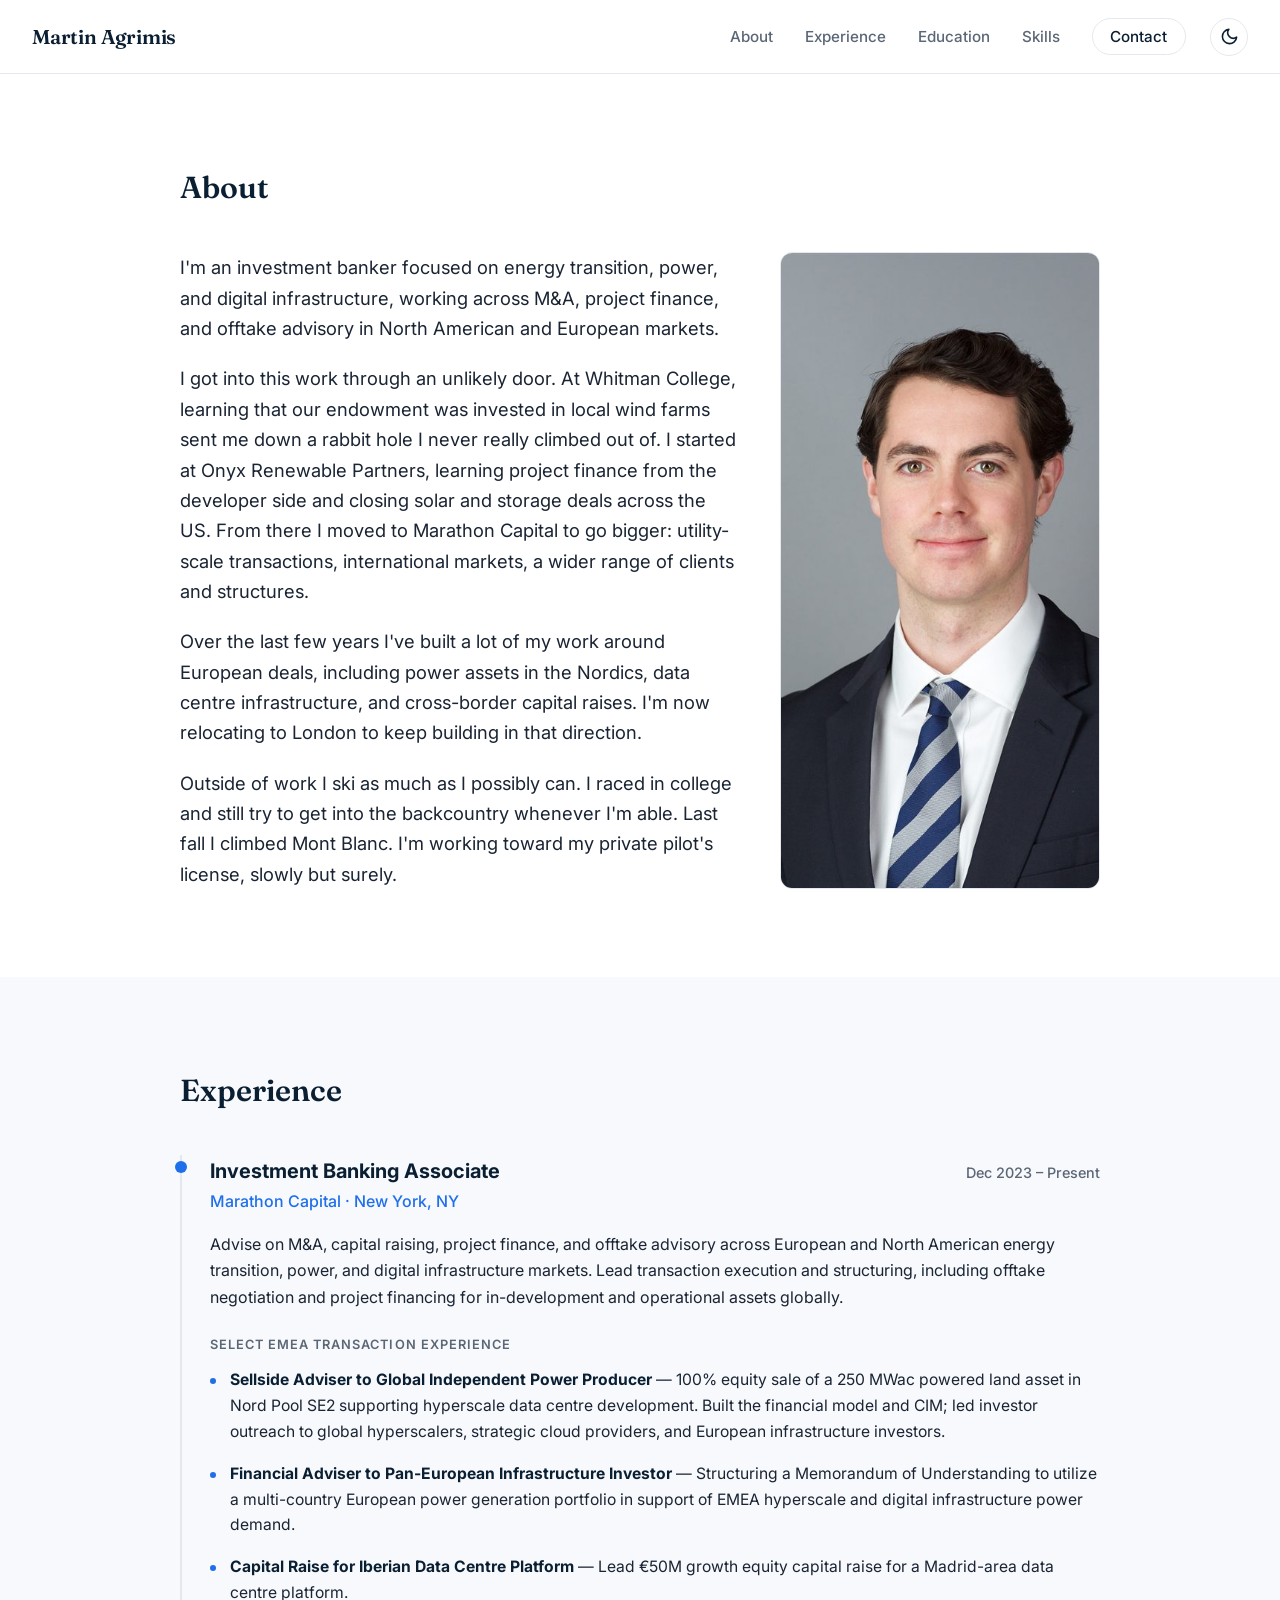
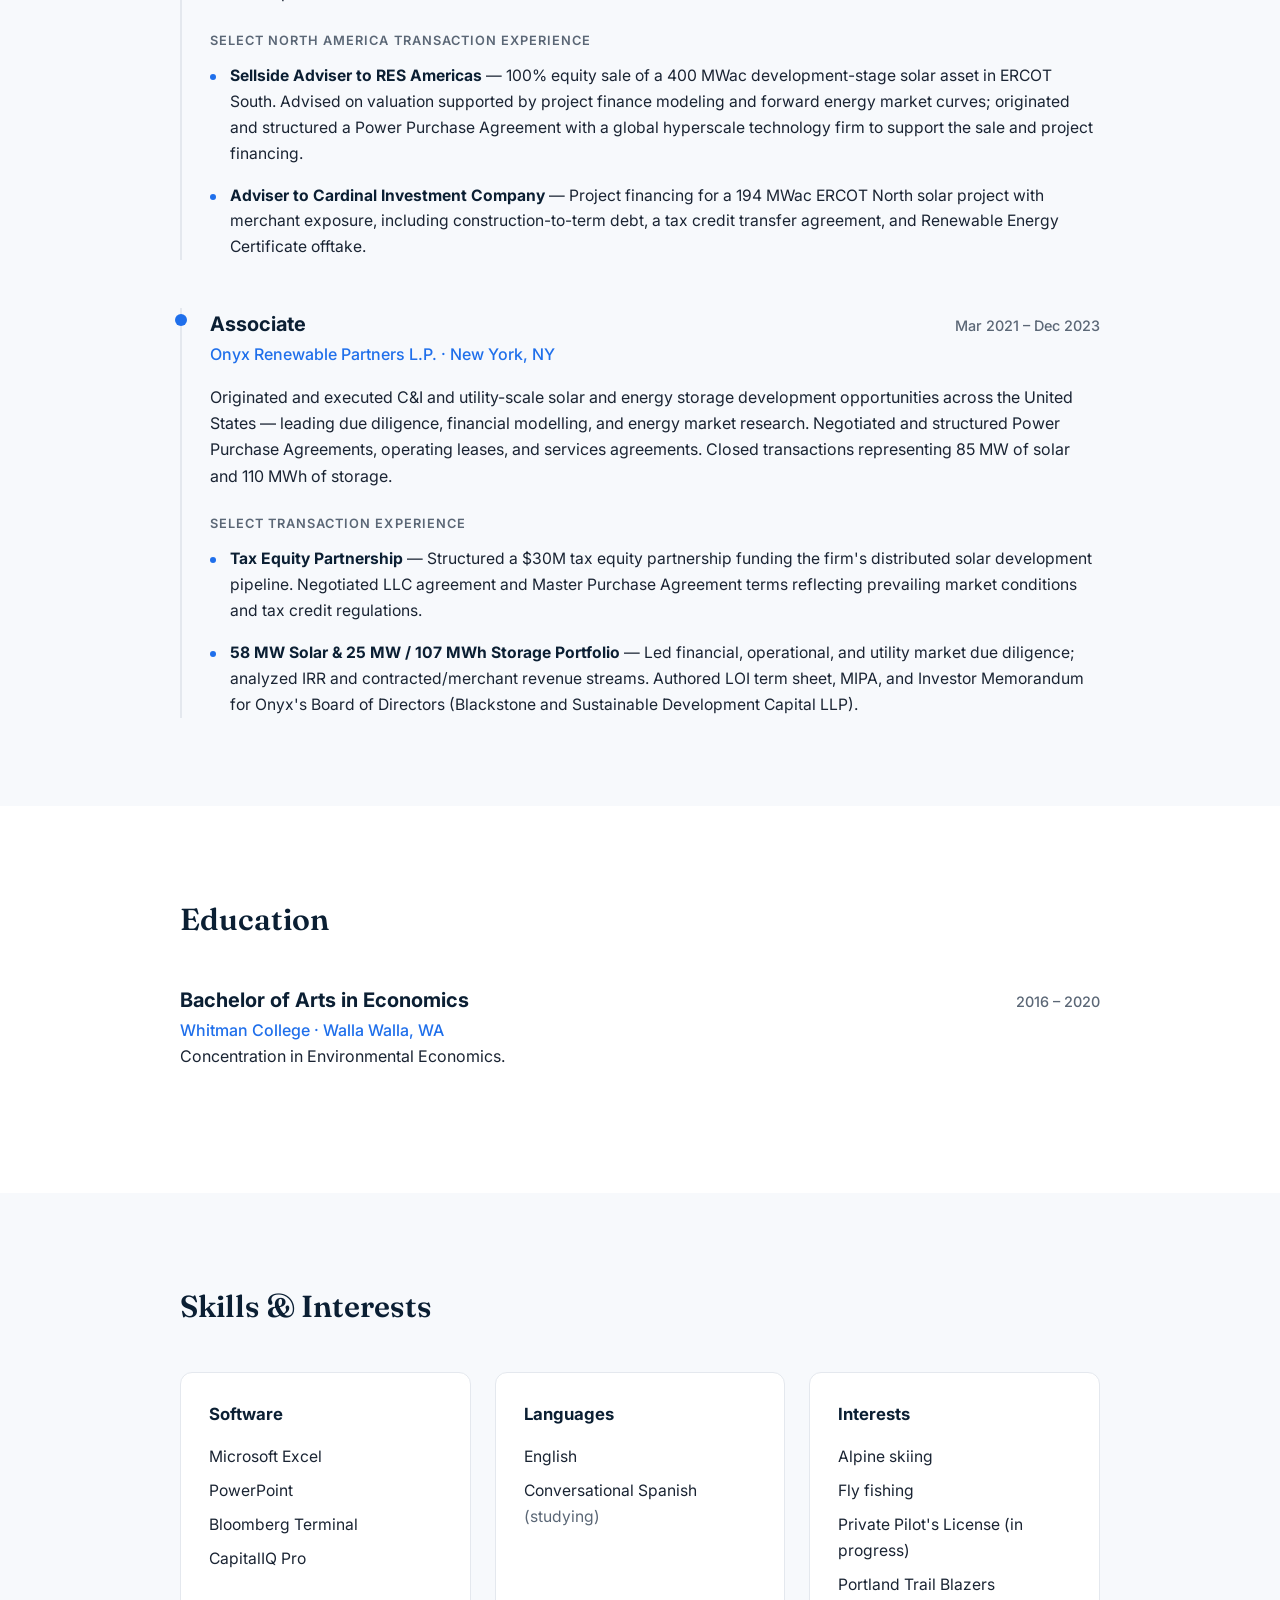
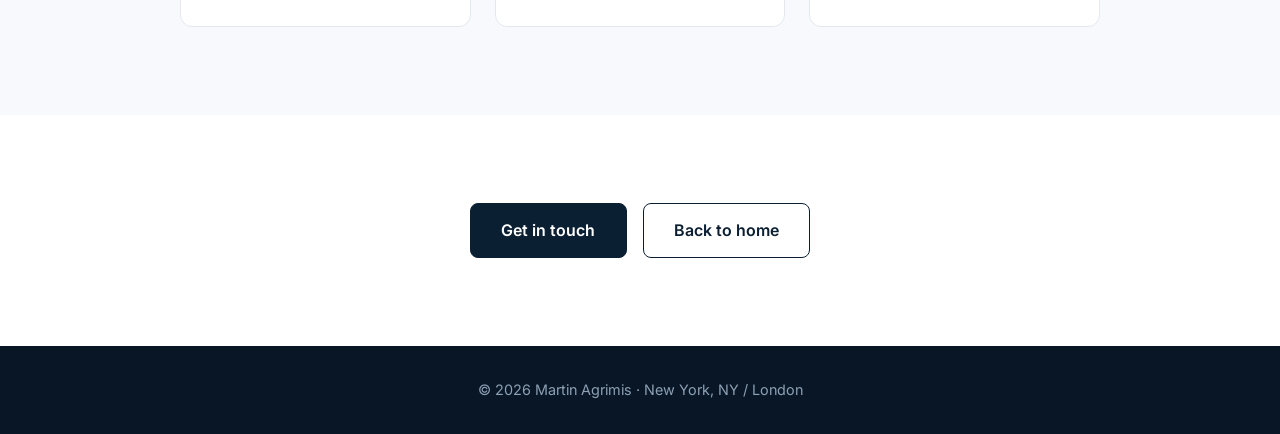
==== about.html @ 20f70086 "Rewrite About section with personal narrative copy Co-Authored-By: Claude Sonnet 4.6 <noreply@anthro" ====
<!DOCTYPE html>
<html lang="en">
<head>
  <meta charset="UTF-8" />
  <meta name="viewport" content="width=device-width, initial-scale=1.0" />
  <meta name="theme-color" content="#ffffff" id="theme-color-meta" />
  <title>Martin Agrimis</title>
  <link rel="icon" href="data:image/svg+xml,<svg xmlns='http://www.w3.org/2000/svg' viewBox='0 0 100 100'><text y='.9em' font-size='90'>⚡</text></svg>" />
  <meta name="description" content="Experience, transactions, education, and skills of Martin Agrimis — investment banker covering energy, power, and digital infrastructure." />

  <!-- Open Graph / social link previews (iMessage, Slack, LinkedIn, etc.) -->
  <meta property="og:type" content="profile" />
  <meta property="og:site_name" content="Martin Agrimis" />
  <meta property="og:title" content="Martin Agrimis — Experience" />
  <meta property="og:description" content="Experience, transactions, education, and skills — investment banker covering energy, power, and digital infrastructure." />
  <meta property="og:url" content="https://martinagrimis.com/about" />
  <meta property="og:image" content="https://martinagrimis.com/og-image.jpg" />
  <meta property="og:image:width" content="1200" />
  <meta property="og:image:height" content="630" />
  <meta property="og:image:alt" content="Martin Agrimis — Energy & Infrastructure Finance" />
  <meta name="twitter:card" content="summary_large_image" />
  <meta name="twitter:title" content="Martin Agrimis — Experience" />
  <meta name="twitter:description" content="Investment banker — energy, power & digital infrastructure." />
  <meta name="twitter:image" content="https://martinagrimis.com/og-image.jpg" />
  <link rel="preconnect" href="https://fonts.googleapis.com" />
  <link rel="preconnect" href="https://fonts.gstatic.com" crossorigin />
  <link href="https://fonts.googleapis.com/css2?family=Fraunces:opsz,wght@9..144,500;9..144,600&family=Inter:wght@400;500;600;700&display=swap" rel="stylesheet" />
  <link rel="stylesheet" href="styles.css" />
  <script>
    // Set theme before paint to avoid a flash of the wrong theme
    (function () {
      var saved = localStorage.getItem("theme");
      var theme = saved || (window.matchMedia("(prefers-color-scheme: dark)").matches ? "dark" : "light");
      document.documentElement.setAttribute("data-theme", theme);
      var m = document.getElementById("theme-color-meta");
      if (m) m.setAttribute("content", theme === "dark" ? "#0d1117" : "#ffffff");
    })();
  </script>
</head>
<body>
  <header>
    <nav class="navbar">
      <a href="index.html" class="nav-logo">Martin Agrimis</a>
      <div class="nav-right">
        <ul class="nav-links" id="nav-links">
          <li><a href="#about">About</a></li>
          <li><a href="#experience">Experience</a></li>
          <li><a href="#education">Education</a></li>
          <li><a href="#skills">Skills</a></li>
          <li><a href="index.html#contact" class="nav-cta">Contact</a></li>
        </ul>
        <button class="theme-toggle" id="theme-toggle" aria-label="Toggle dark mode">
          <svg class="icon-moon" viewBox="0 0 24 24" fill="none" stroke="currentColor" stroke-width="2" stroke-linecap="round" stroke-linejoin="round" aria-hidden="true">
            <path d="M21 12.79A9 9 0 1 1 11.21 3 7 7 0 0 0 21 12.79z" />
          </svg>
          <svg class="icon-sun" viewBox="0 0 24 24" fill="none" stroke="currentColor" stroke-width="2" stroke-linecap="round" stroke-linejoin="round" aria-hidden="true">
            <circle cx="12" cy="12" r="4" />
            <path d="M12 2v2M12 20v2M4.93 4.93l1.41 1.41M17.66 17.66l1.41 1.41M2 12h2M20 12h2M6.34 17.66l-1.41 1.41M19.07 4.93l-1.41 1.41" />
          </svg>
        </button>
        <button class="nav-toggle" id="nav-toggle" aria-label="Toggle navigation" aria-expanded="false">
          <span></span><span></span><span></span>
        </button>
      </div>
    </nav>
  </header>

  <main id="top">
    <!-- About -->
    <section id="about" class="section">
      <div class="section-inner">
        <h2 class="section-title">About</h2>
        <div class="about-grid">
          <div class="about-text">
            <p>
              I'm an investment banker focused on energy transition, power, and digital infrastructure, working
              across M&amp;A, project finance, and offtake advisory in North American and European markets.
            </p>
            <p>
              I got into this work through an unlikely door. At Whitman College, learning that our endowment was
              invested in local wind farms sent me down a rabbit hole I never really climbed out of. I started at
              Onyx Renewable Partners, learning project finance from the developer side and closing solar and
              storage deals across the US. From there I moved to Marathon Capital to go bigger: utility-scale
              transactions, international markets, a wider range of clients and structures.
            </p>
            <p>
              Over the last few years I've built a lot of my work around European deals, including power assets
              in the Nordics, data centre infrastructure, and cross-border capital raises. I'm now relocating to
              London to keep building in that direction.
            </p>
            <p>
              Outside of work I ski as much as I possibly can. I raced in college and still try to get into the
              backcountry whenever I'm able. Last fall I climbed Mont Blanc. I'm working toward my private
              pilot's license, slowly but surely.
            </p>
          </div>
          <!--
            High-res master (Dec 2023 Headshot.jpg, 5760px) is optimized on the fly by
            Cloudflare Image Transformations (format=auto -> AVIF/WebP, per-width resize).
            Requires Transformations enabled on the custom domain; otherwise onerror falls
            back to the static 60 KB headshot.jpg (also used for local preview / pages.dev).
            The frame div handles equal-height layout; the img fills it via object-fit.
          -->
          <div class="about-photo-frame">
            <img
              class="about-photo"
              alt="Martin Agrimis"
              width="1280" height="853"
              src="headshot.jpg"
              srcset="/cdn-cgi/image/width=640,format=auto,quality=82/Dec%202023%20Headshot.jpg 640w,
                      /cdn-cgi/image/width=960,format=auto,quality=82/Dec%202023%20Headshot.jpg 960w,
                      /cdn-cgi/image/width=1280,format=auto,quality=82/Dec%202023%20Headshot.jpg 1280w,
                      /cdn-cgi/image/width=1600,format=auto,quality=82/Dec%202023%20Headshot.jpg 1600w"
              sizes="(max-width: 720px) 100vw, 360px"
              onerror="this.onerror=null; this.srcset=''; this.src='headshot.jpg';"
            />
          </div>
        </div>
      </div>
    </section>

    <!-- Experience -->
    <section id="experience" class="section section-alt">
      <div class="section-inner">
        <h2 class="section-title">Experience</h2>

        <div class="timeline">
          <!-- Marathon Capital -->
          <article class="job">
            <div class="job-head">
              <div>
                <h3 class="job-title">Investment Banking Associate</h3>
                <p class="job-company">Marathon Capital · New York, NY</p>
              </div>
              <span class="job-dates">Dec 2023 – Present</span>
            </div>
            <p class="job-summary">
              Advise on M&amp;A, capital raising, project finance, and offtake advisory across European and
              North American energy transition, power, and digital infrastructure markets. Lead transaction
              execution and structuring, including offtake negotiation and project financing for in-development
              and operational assets globally.
            </p>

            <p class="deal-group-label">Select EMEA Transaction Experience</p>
            <ul class="deals">
              <li>
                <strong>Sellside Adviser to Global Independent Power Producer</strong> — 100% equity sale of a
                250 MWac powered land asset in Nord Pool SE2 supporting hyperscale data centre development.
                Built the financial model and CIM; led investor outreach to global hyperscalers, strategic
                cloud providers, and European infrastructure investors.
              </li>
              <li>
                <strong>Financial Adviser to Pan-European Infrastructure Investor</strong> — Structuring a
                Memorandum of Understanding to utilize a multi-country European power generation portfolio in
                support of EMEA hyperscale and digital infrastructure power demand.
              </li>
              <li>
                <strong>Capital Raise for Iberian Data Centre Platform</strong> — Lead €50M growth equity
                capital raise for a Madrid-area data centre platform.
              </li>
            </ul>

            <p class="deal-group-label">Select North America Transaction Experience</p>
            <ul class="deals">
              <li>
                <strong>Sellside Adviser to RES Americas</strong> — 100% equity sale of a 400 MWac
                development-stage solar asset in ERCOT South. Advised on valuation supported by project finance
                modeling and forward energy market curves; originated and structured a Power Purchase Agreement
                with a global hyperscale technology firm to support the sale and project financing.
              </li>
              <li>
                <strong>Adviser to Cardinal Investment Company</strong> — Project financing for a 194 MWac
                ERCOT North solar project with merchant exposure, including construction-to-term debt, a tax
                credit transfer agreement, and Renewable Energy Certificate offtake.
              </li>
            </ul>
          </article>

          <!-- Onyx -->
          <article class="job">
            <div class="job-head">
              <div>
                <h3 class="job-title">Associate</h3>
                <p class="job-company">Onyx Renewable Partners L.P. · New York, NY</p>
              </div>
              <span class="job-dates">Mar 2021 – Dec 2023</span>
            </div>
            <p class="job-summary">
              Originated and executed C&amp;I and utility-scale solar and energy storage development
              opportunities across the United States — leading due diligence, financial modelling, and energy
              market research. Negotiated and structured Power Purchase Agreements, operating leases, and
              services agreements. Closed transactions representing 85 MW of solar and 110 MWh of storage.
            </p>

            <p class="deal-group-label">Select Transaction Experience</p>
            <ul class="deals">
              <li>
                <strong>Tax Equity Partnership</strong> — Structured a $30M tax equity partnership funding the
                firm's distributed solar development pipeline. Negotiated LLC agreement and Master Purchase
                Agreement terms reflecting prevailing market conditions and tax credit regulations.
              </li>
              <li>
                <strong>58 MW Solar &amp; 25 MW / 107 MWh Storage Portfolio</strong> — Led financial,
                operational, and utility market due diligence; analyzed IRR and contracted/merchant revenue
                streams. Authored LOI term sheet, MIPA, and Investor Memorandum for Onyx's Board of Directors
                (Blackstone and Sustainable Development Capital LLP).
              </li>
            </ul>
          </article>
        </div>
      </div>
    </section>

    <!-- Education -->
    <section id="education" class="section">
      <div class="section-inner">
        <h2 class="section-title">Education</h2>
        <div class="job-head">
          <div>
            <h3 class="job-title">Bachelor of Arts in Economics</h3>
            <p class="job-company">Whitman College · Walla Walla, WA</p>
            <p class="job-summary">Concentration in Environmental Economics.</p>
          </div>
          <span class="job-dates">2016 – 2020</span>
        </div>
      </div>
    </section>

    <!-- Skills -->
    <section id="skills" class="section section-alt">
      <div class="section-inner">
        <h2 class="section-title">Skills &amp; Interests</h2>
        <div class="skills-grid">
          <div class="skill-card">
            <h3>Software</h3>
            <ul>
              <li>Microsoft Excel</li>
              <li>PowerPoint</li>
              <li>Bloomberg Terminal</li>
              <li>CapitalIQ Pro</li>
            </ul>
          </div>
          <div class="skill-card">
            <h3>Languages</h3>
            <ul>
              <li>English</li>
              <li>Conversational Spanish <span class="muted">(studying)</span></li>
            </ul>
          </div>
          <div class="skill-card">
            <h3>Interests</h3>
            <ul>
              <li>Alpine skiing</li>
              <li>Fly fishing</li>
              <li>Private Pilot's License (in progress)</li>
              <li>Portland Trail Blazers</li>
            </ul>
          </div>
        </div>
      </div>
    </section>

    <!-- Back to home / contact -->
    <section class="section section-back">
      <div class="section-inner">
        <a href="index.html#contact" class="btn">Get in touch</a>
        <a href="index.html" class="btn btn-secondary">Back to home</a>
      </div>
    </section>
  </main>

  <footer class="footer">
    <p>&copy; <span id="year"></span> Martin Agrimis · New York, NY / London</p>
  </footer>

  <script src="script.js"></script>
</body>
</html>
---- styles.css ----
/* ===== Base / Reset ===== */
* {
  margin: 0;
  padding: 0;
  box-sizing: border-box;
}

:root {
  --navy: #0b1f33;
  --navy-deep: #081626;
  --accent: #1f6feb;
  --accent-soft: #e8f0fe;
  --text: #1a2433;
  --muted: #5b6776;
  --line: #e4e8ee;
  --bg: #ffffff;
  --bg-alt: #f7f9fc;
  --max: 920px;
}

/* ===== Dark theme ===== */
[data-theme="dark"] {
  --accent: #4d8cf0;
  --accent-soft: #16243d;
  --text: #e6ebf2;
  --muted: #9aa7b8;
  --line: #243447;
  --bg: #0d1117;
  --bg-alt: #131a24;
  /* --navy drives headings/logo/buttons — go light in dark mode */
  --navy: #f1f5fa;
  --navy-deep: #060c14;
}

html {
  scroll-behavior: smooth;
  background-color: var(--bg);
}

body {
  transition: background-color 0.3s ease, color 0.3s ease;
}

body {
  font-family: "Inter", -apple-system, BlinkMacSystemFont, "Segoe UI", Roboto, sans-serif;
  color: var(--text);
  background-color: var(--bg);
  line-height: 1.65;
  -webkit-font-smoothing: antialiased;
}

a {
  text-decoration: none;
  color: inherit;
}

.muted {
  color: var(--muted);
  font-weight: 400;
}

/* ===== Navbar ===== */
.navbar {
  position: sticky;
  top: 0;
  z-index: 50;
  display: flex;
  align-items: center;
  justify-content: space-between;
  padding: 1.1rem 2rem;
  background-color: rgba(255, 255, 255, 0.85);
  backdrop-filter: blur(10px);
  border-bottom: 1px solid var(--line);
}

.nav-logo {
  font-family: "Fraunces", serif;
  font-size: 1.25rem;
  font-weight: 600;
  letter-spacing: -0.01em;
  color: var(--navy);
}

.nav-links {
  display: flex;
  align-items: center;
  gap: 2rem;
  list-style: none;
}

.nav-links a {
  font-size: 0.95rem;
  font-weight: 500;
  color: var(--muted);
  transition: color 0.2s ease;
}

.nav-links a:hover {
  color: var(--accent);
}

.nav-cta {
  padding: 0.5rem 1.1rem;
  border: 1px solid var(--line);
  border-radius: 999px;
  color: var(--navy) !important;
  transition: all 0.2s ease;
}

.nav-cta:hover {
  background-color: var(--navy);
  color: #fff !important;
  border-color: var(--navy);
}

.nav-toggle {
  display: none;
  flex-direction: column;
  gap: 5px;
  background: none;
  border: none;
  cursor: pointer;
  padding: 4px;
}

.nav-toggle span {
  display: block;
  width: 24px;
  height: 2px;
  background-color: var(--navy);
  transition: transform 0.25s ease, opacity 0.25s ease;
}

.nav-right {
  display: flex;
  align-items: center;
  gap: 1.5rem;
}

/* ===== Theme toggle ===== */
.theme-toggle {
  display: inline-flex;
  align-items: center;
  justify-content: center;
  width: 38px;
  height: 38px;
  border: 1px solid var(--line);
  border-radius: 999px;
  background-color: transparent;
  color: var(--navy);
  cursor: pointer;
  transition: background-color 0.2s ease, color 0.2s ease, border-color 0.2s ease;
}

.theme-toggle:hover {
  background-color: var(--accent-soft);
  border-color: var(--accent);
  color: var(--accent);
}

.theme-toggle svg {
  width: 19px;
  height: 19px;
}

.theme-toggle .icon-sun {
  display: none;
}

[data-theme="dark"] .theme-toggle .icon-moon {
  display: none;
}

[data-theme="dark"] .theme-toggle .icon-sun {
  display: block;
}

/* Dark-mode overrides where --navy would otherwise be a light value */
[data-theme="dark"] .navbar {
  background-color: rgba(13, 17, 23, 0.85);
}

[data-theme="dark"] .btn {
  background-color: var(--accent);
  border-color: var(--accent);
  color: #fff;
}

[data-theme="dark"] .btn:hover {
  background-color: #3a7ce0;
}

[data-theme="dark"] .btn-secondary {
  background-color: transparent;
  color: var(--text);
}

[data-theme="dark"] .btn-secondary:hover {
  background-color: var(--accent-soft);
}

[data-theme="dark"] .nav-cta {
  color: var(--text) !important;
}

[data-theme="dark"] .nav-cta:hover {
  background-color: var(--accent);
  border-color: var(--accent);
  color: #fff !important;
}

[data-theme="dark"] .hero {
  background: radial-gradient(1200px 600px at 70% -10%, #16243d 0%, var(--bg) 55%);
}

[data-theme="dark"] .skill-card {
  background-color: var(--bg-alt);
}

/* ===== Hero ===== */
.hero {
  display: flex;
  align-items: center;
  min-height: calc(100vh - 64px);
  padding: 4rem 2rem;
  background: radial-gradient(1200px 600px at 70% -10%, #eaf1ff 0%, var(--bg) 55%);
}

.hero-content {
  max-width: var(--max);
  margin: 0 auto;
  width: 100%;
}

.eyebrow {
  font-size: 0.85rem;
  font-weight: 600;
  letter-spacing: 0.12em;
  text-transform: uppercase;
  color: var(--accent);
  margin-bottom: 1rem;
}

.hero-content h1 {
  font-family: "Fraunces", serif;
  font-size: clamp(2.75rem, 7vw, 4.75rem);
  font-weight: 600;
  line-height: 1.05;
  letter-spacing: -0.02em;
  color: var(--navy);
  margin-bottom: 1.5rem;
}

.hero-subtitle {
  font-size: clamp(1.1rem, 2.2vw, 1.4rem);
  color: var(--text);
  max-width: 720px;
  margin-bottom: 0.75rem;
}

.hero-tagline {
  font-size: 1.05rem;
  color: var(--muted);
  margin-bottom: 2.5rem;
}

.hero-actions {
  display: flex;
  flex-wrap: wrap;
  gap: 1rem;
}

/* ===== Buttons ===== */
.btn {
  display: inline-block;
  padding: 0.85rem 1.9rem;
  font-size: 1rem;
  font-weight: 600;
  color: #fff;
  background-color: var(--navy);
  border: 1px solid var(--navy);
  border-radius: 8px;
  cursor: pointer;
  transition: transform 0.1s ease, background-color 0.2s ease;
}

.btn:hover {
  background-color: var(--navy-deep);
}

.btn:active {
  transform: translateY(1px);
}

.btn-secondary {
  background-color: transparent;
  color: var(--navy);
}

.btn-secondary:hover {
  background-color: var(--accent-soft);
}

/* ===== Sections ===== */
.section {
  padding: 5.5rem 2rem;
}

.section-alt {
  background-color: var(--bg-alt);
}

.section-inner {
  max-width: var(--max);
  margin: 0 auto;
}

.section-title {
  font-family: "Fraunces", serif;
  font-size: 1.9rem;
  font-weight: 600;
  color: var(--navy);
  margin-bottom: 2.5rem;
}

.about-grid {
  display: flex;
  align-items: stretch;
  gap: 2.5rem;
  font-size: 1.15rem;
  color: var(--text);
}

.about-text {
  flex: 1;
  min-width: 0;
}

.about-text p {
  margin-bottom: 1.25rem;
}

.about-text p:last-child {
  margin-bottom: 0;
}

/* A div stretches reliably to the text height in flex (an <img> does not),
   so the frame sets the size and the image fills it via object-fit. */
.about-photo-frame {
  flex: 0 0 320px;
  align-self: stretch;
  min-height: 300px;
  position: relative;
  overflow: hidden;
  border-radius: 12px;
  border: 1px solid var(--line);
}

.about-photo {
  position: absolute;
  inset: 0;
  width: 100%;
  height: 100%;
  object-fit: cover;
  object-position: center 25%;
  display: block;
}

/* ===== Experience / Timeline ===== */
.timeline {
  display: grid;
  gap: 3rem;
}

.job {
  border-left: 2px solid var(--line);
  padding-left: 1.75rem;
  position: relative;
}

.job::before {
  content: "";
  position: absolute;
  left: -7px;
  top: 6px;
  width: 12px;
  height: 12px;
  border-radius: 50%;
  background-color: var(--accent);
}

.job-head {
  display: flex;
  flex-wrap: wrap;
  justify-content: space-between;
  align-items: baseline;
  gap: 0.5rem 1.5rem;
  margin-bottom: 1rem;
}

.job-title {
  font-size: 1.25rem;
  font-weight: 700;
  color: var(--navy);
}

.job-title-prev {
  font-weight: 500;
  color: var(--muted);
  font-size: 1rem;
}

.job-company {
  font-size: 1rem;
  color: var(--accent);
  font-weight: 500;
}

.job-dates {
  font-size: 0.9rem;
  font-weight: 500;
  color: var(--muted);
  white-space: nowrap;
}

.job-summary {
  color: var(--text);
  margin-bottom: 1.25rem;
}

.deal-group-label {
  font-size: 0.8rem;
  font-weight: 600;
  letter-spacing: 0.08em;
  text-transform: uppercase;
  color: var(--muted);
  margin: 1.5rem 0 0.75rem;
}

.deals {
  list-style: none;
  display: grid;
  gap: 1rem;
}

.deals li {
  position: relative;
  padding-left: 1.25rem;
  color: var(--text);
  font-size: 0.98rem;
}

.deals li::before {
  content: "";
  position: absolute;
  left: 0;
  top: 0.7rem;
  width: 6px;
  height: 6px;
  border-radius: 50%;
  background-color: var(--accent);
}

.deals strong {
  color: var(--navy);
}

/* ===== Skills ===== */
.skills-grid {
  display: grid;
  grid-template-columns: repeat(auto-fit, minmax(220px, 1fr));
  gap: 1.5rem;
}

.skill-card {
  background-color: var(--bg);
  border: 1px solid var(--line);
  border-radius: 12px;
  padding: 1.75rem;
}

.skill-card h3 {
  font-size: 1.05rem;
  color: var(--navy);
  margin-bottom: 1rem;
}

.skill-card ul {
  list-style: none;
  display: grid;
  gap: 0.5rem;
}

.skill-card li {
  color: var(--text);
  font-size: 0.98rem;
}

/* ===== Contact ===== */
.section-contact {
  text-align: center;
}

.section-contact .section-title {
  justify-content: center;
}

.contact-lead {
  font-size: 1.2rem;
  color: var(--muted);
  max-width: 540px;
  margin: 0 auto 2.5rem;
}

.contact-links {
  display: flex;
  flex-wrap: wrap;
  gap: 1rem 2.5rem;
  justify-content: center;
}

.contact-link {
  font-size: 1.1rem;
  font-weight: 500;
  color: var(--text);
  border-bottom: 1px solid var(--line);
  padding-bottom: 2px;
  transition: border-color 0.2s ease, color 0.2s ease;
}

.contact-link:hover {
  color: var(--accent);
  border-color: var(--accent);
}

.contact-reveal {
  font-family: inherit;
  font-size: 1.1rem;
  font-weight: 500;
  color: var(--text);
  background: none;
  border: 1px solid var(--line);
  border-radius: 999px;
  padding: 0.5rem 1.4rem;
  cursor: pointer;
  transition: border-color 0.2s ease, color 0.2s ease;
}

.contact-reveal:hover {
  color: var(--accent);
  border-color: var(--accent);
}

/* Back-to-home button row on the detail page */
.section-back .section-inner {
  display: flex;
  flex-wrap: wrap;
  gap: 1rem;
  justify-content: center;
}

/* ===== Footer ===== */
.footer {
  text-align: center;
  padding: 2rem;
  background-color: var(--navy-deep);
  color: #8da0b4;
  font-size: 0.9rem;
}

/* ===== Responsive ===== */
@media (max-width: 720px) {
  .nav-toggle {
    display: flex;
  }

  .nav-links {
    position: absolute;
    top: 100%;
    left: 0;
    right: 0;
    flex-direction: column;
    align-items: flex-start;
    gap: 1.25rem;
    padding: 1.5rem 2rem;
    background-color: var(--bg);
    border-bottom: 1px solid var(--line);
    transform: translateY(-150%);
    transition: transform 0.3s ease;
  }

  .nav-links.open {
    transform: translateY(0);
  }

  .section {
    padding: 4rem 1.5rem;
  }

  .hero {
    padding: 3rem 1.5rem;
  }

  .job-dates {
    white-space: normal;
  }

  .about-grid {
    flex-direction: column-reverse;
    gap: 1.5rem;
  }

  /* Full-width headshot above the text on mobile */
  .about-photo-frame {
    flex: none;
    width: 100%;
    align-self: stretch;
    min-height: 0;
    aspect-ratio: 4 / 3;
  }

  /* Collapsible deal groups — mobile only */
  .deal-group-label {
    display: flex;
    align-items: center;
    justify-content: space-between;
    gap: 1rem;
    cursor: pointer;
    user-select: none;
    margin: 1rem 0 0;
    padding: 0.65rem 0;
    border-bottom: 1px solid var(--line);
  }

  .deal-group-label::after {
    content: "";
    flex: none;
    width: 9px;
    height: 9px;
    border-right: 2px solid var(--muted);
    border-bottom: 2px solid var(--muted);
    transform: rotate(45deg);
    transition: transform 0.2s ease;
  }

  .deal-group-label.open::after {
    transform: rotate(-135deg);
  }

  .deals {
    display: none;
    padding-top: 0.85rem;
  }

  .deals.open {
    display: grid;
  }
}
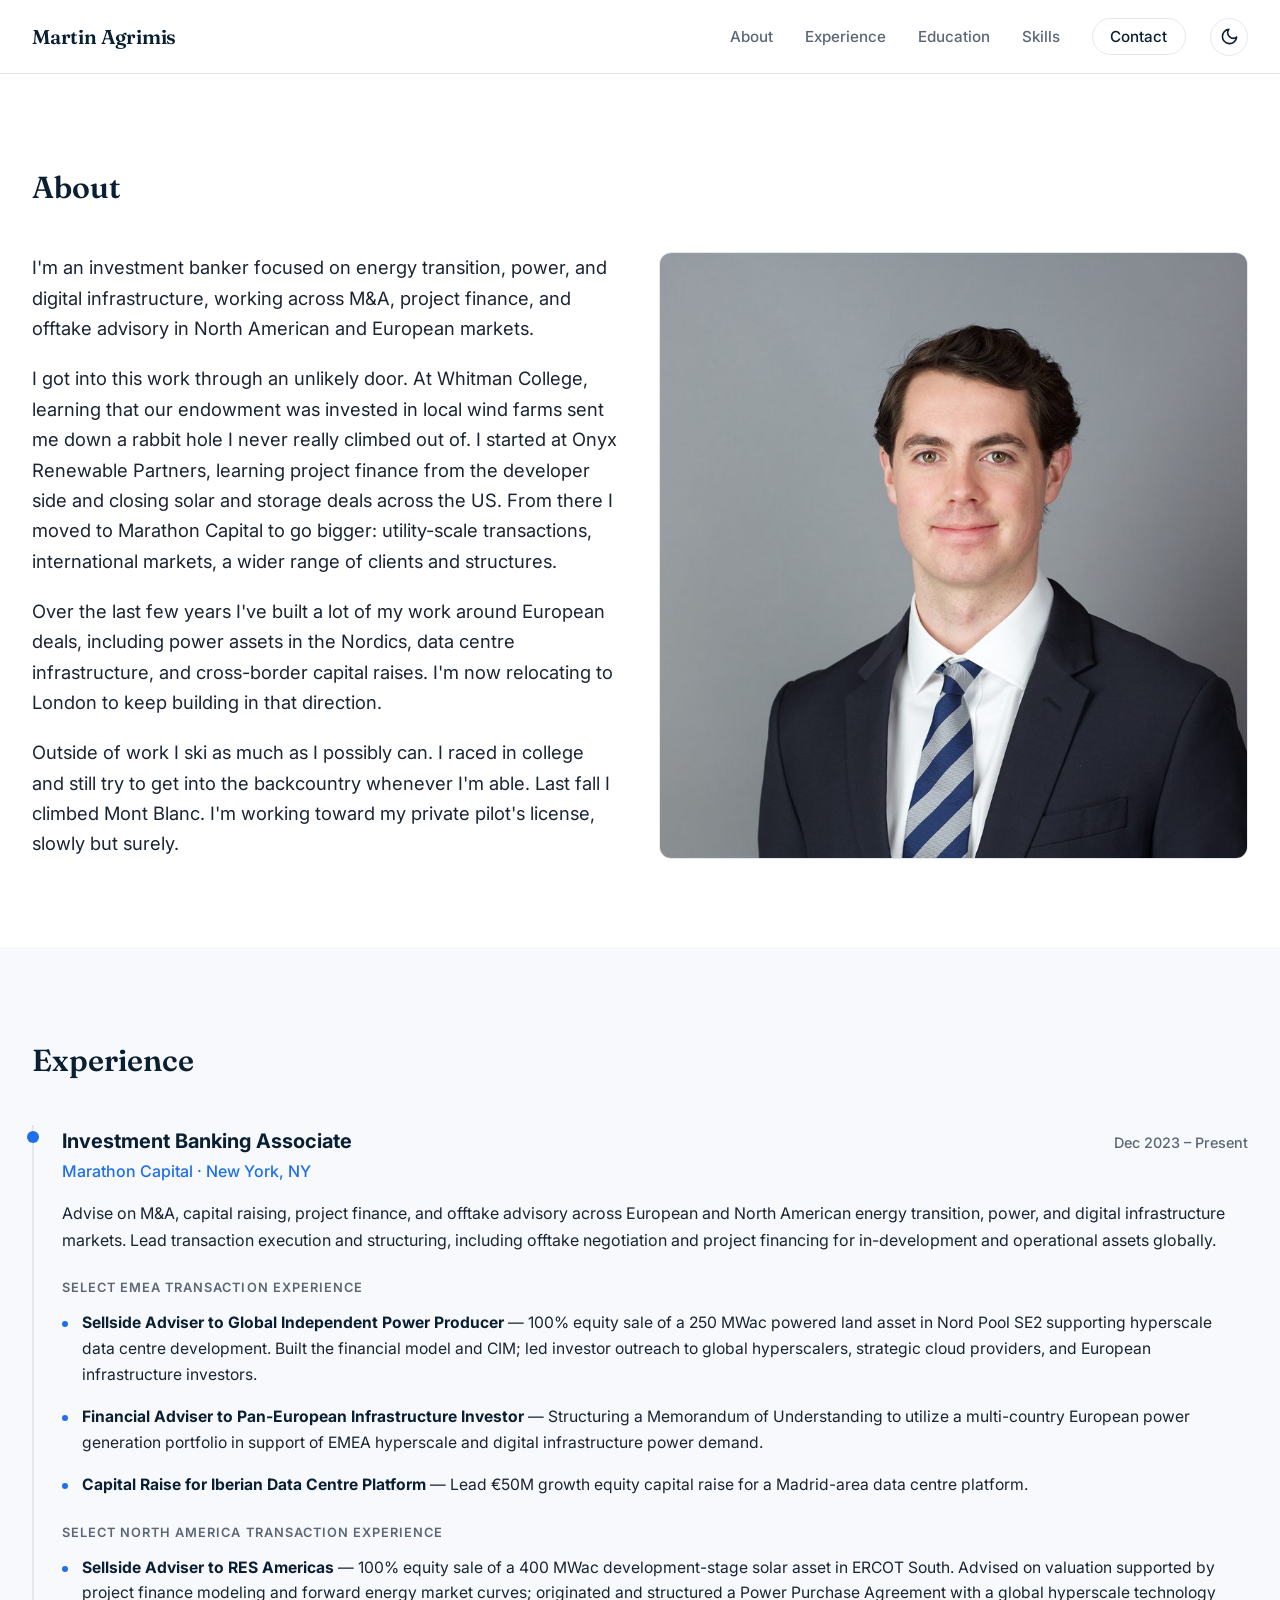
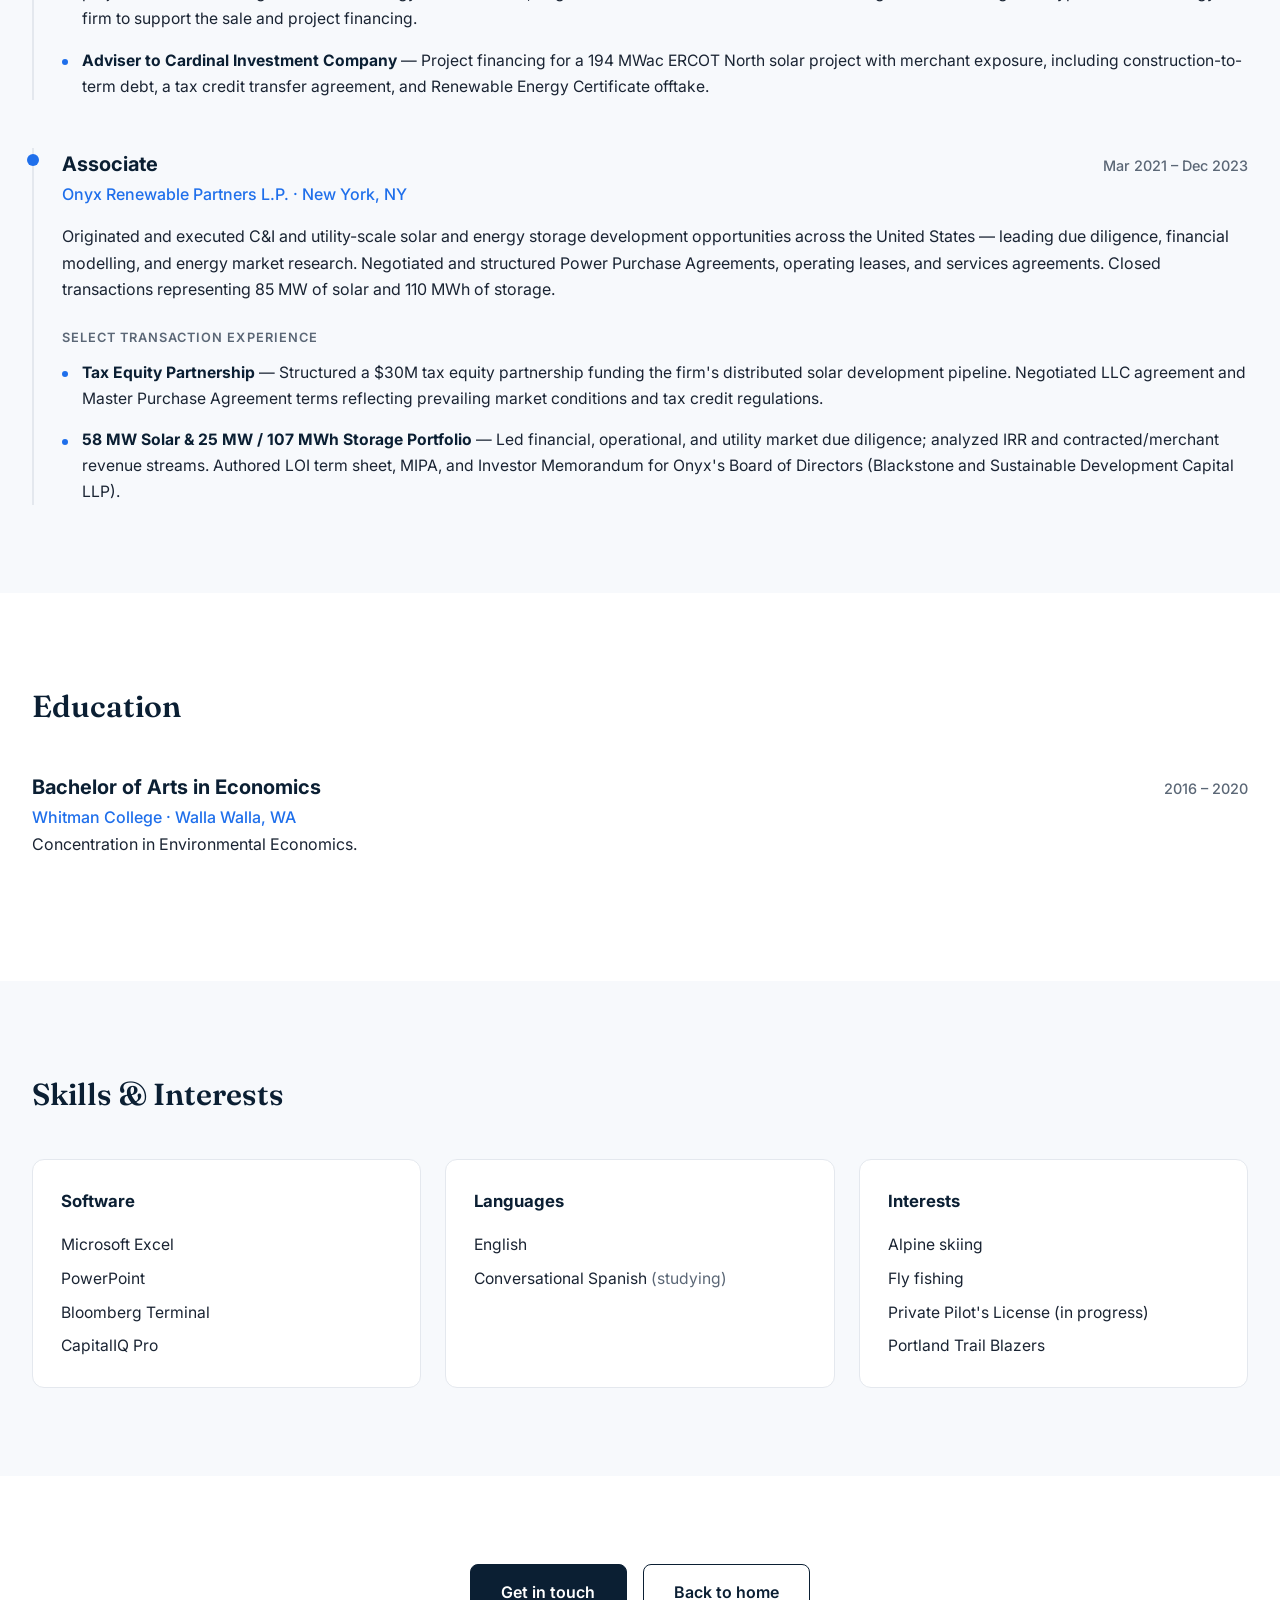
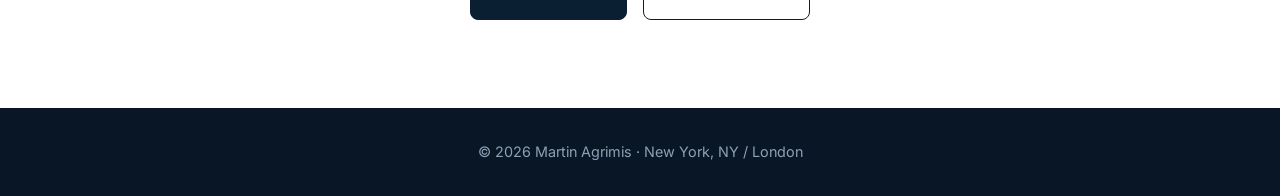
==== commit 8b9df476: "Balance About layout: equal flex columns, widen --max to 1280px - Both text and photo columns now fl" ====
--- a/about.html
+++ b/about.html
@@ -111,7 +111,7 @@
                       /cdn-cgi/image/width=960,format=auto,quality=82/Dec%202023%20Headshot.jpg 960w,
                       /cdn-cgi/image/width=1280,format=auto,quality=82/Dec%202023%20Headshot.jpg 1280w,
                       /cdn-cgi/image/width=1600,format=auto,quality=82/Dec%202023%20Headshot.jpg 1600w"
-              sizes="(max-width: 720px) 100vw, 360px"
+              sizes="(max-width: 720px) 100vw, 440px"
               onerror="this.onerror=null; this.srcset=''; this.src='headshot.jpg';"
             />
           </div>
--- a/styles.css
+++ b/styles.css
@@ -15,7 +15,7 @@
   --line: #e4e8ee;
   --bg: #ffffff;
   --bg-alt: #f7f9fc;
-  --max: 920px;
+  --max: 1280px;
 }
 
 /* ===== Dark theme ===== */
@@ -332,7 +332,7 @@
 }
 
 .about-text {
-  flex: 1;
+  flex: 1 1 0;
   min-width: 0;
 }
 
@@ -347,7 +347,8 @@
 /* A div stretches reliably to the text height in flex (an <img> does not),
    so the frame sets the size and the image fills it via object-fit. */
 .about-photo-frame {
-  flex: 0 0 320px;
+  flex: 1 1 0;
+  min-width: 0;
   align-self: stretch;
   min-height: 300px;
   position: relative;
@@ -362,7 +363,7 @@
   width: 100%;
   height: 100%;
   object-fit: cover;
-  object-position: center 25%;
+  object-position: center 20%;
   display: block;
 }
 
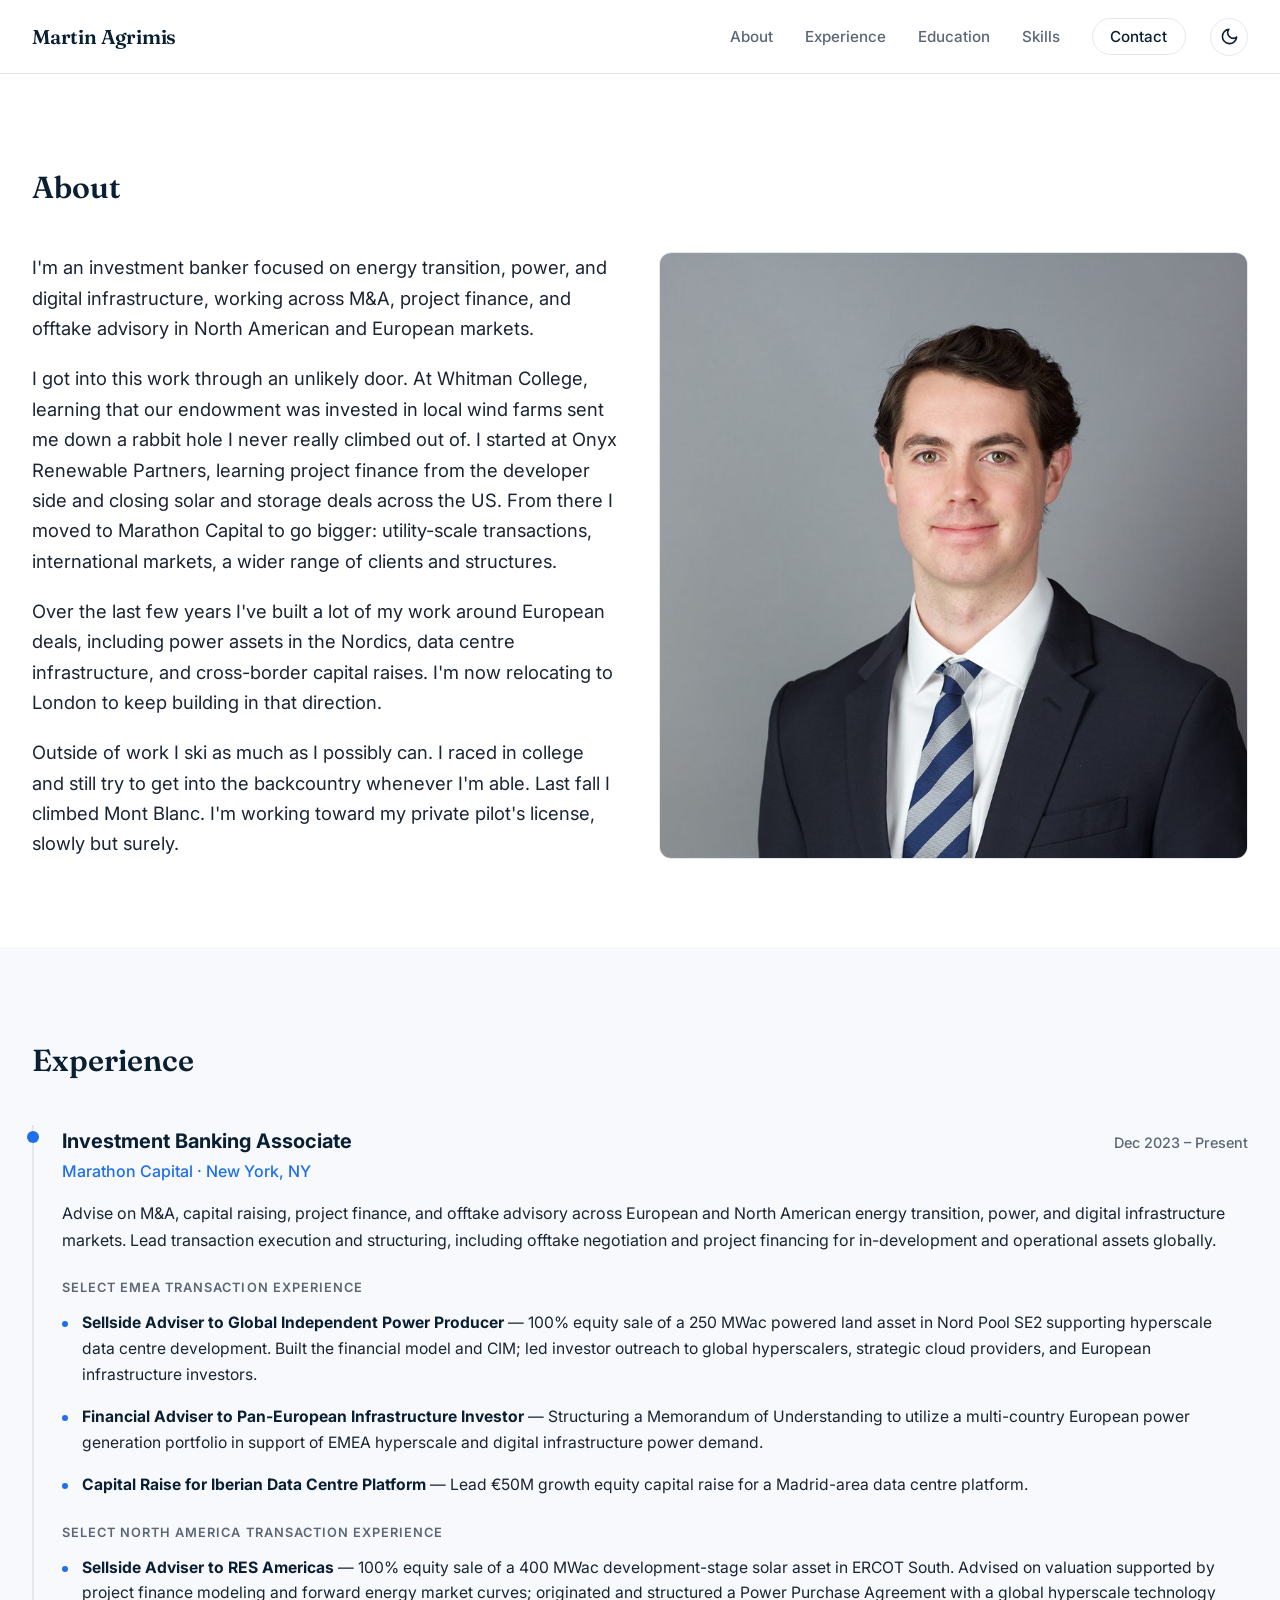
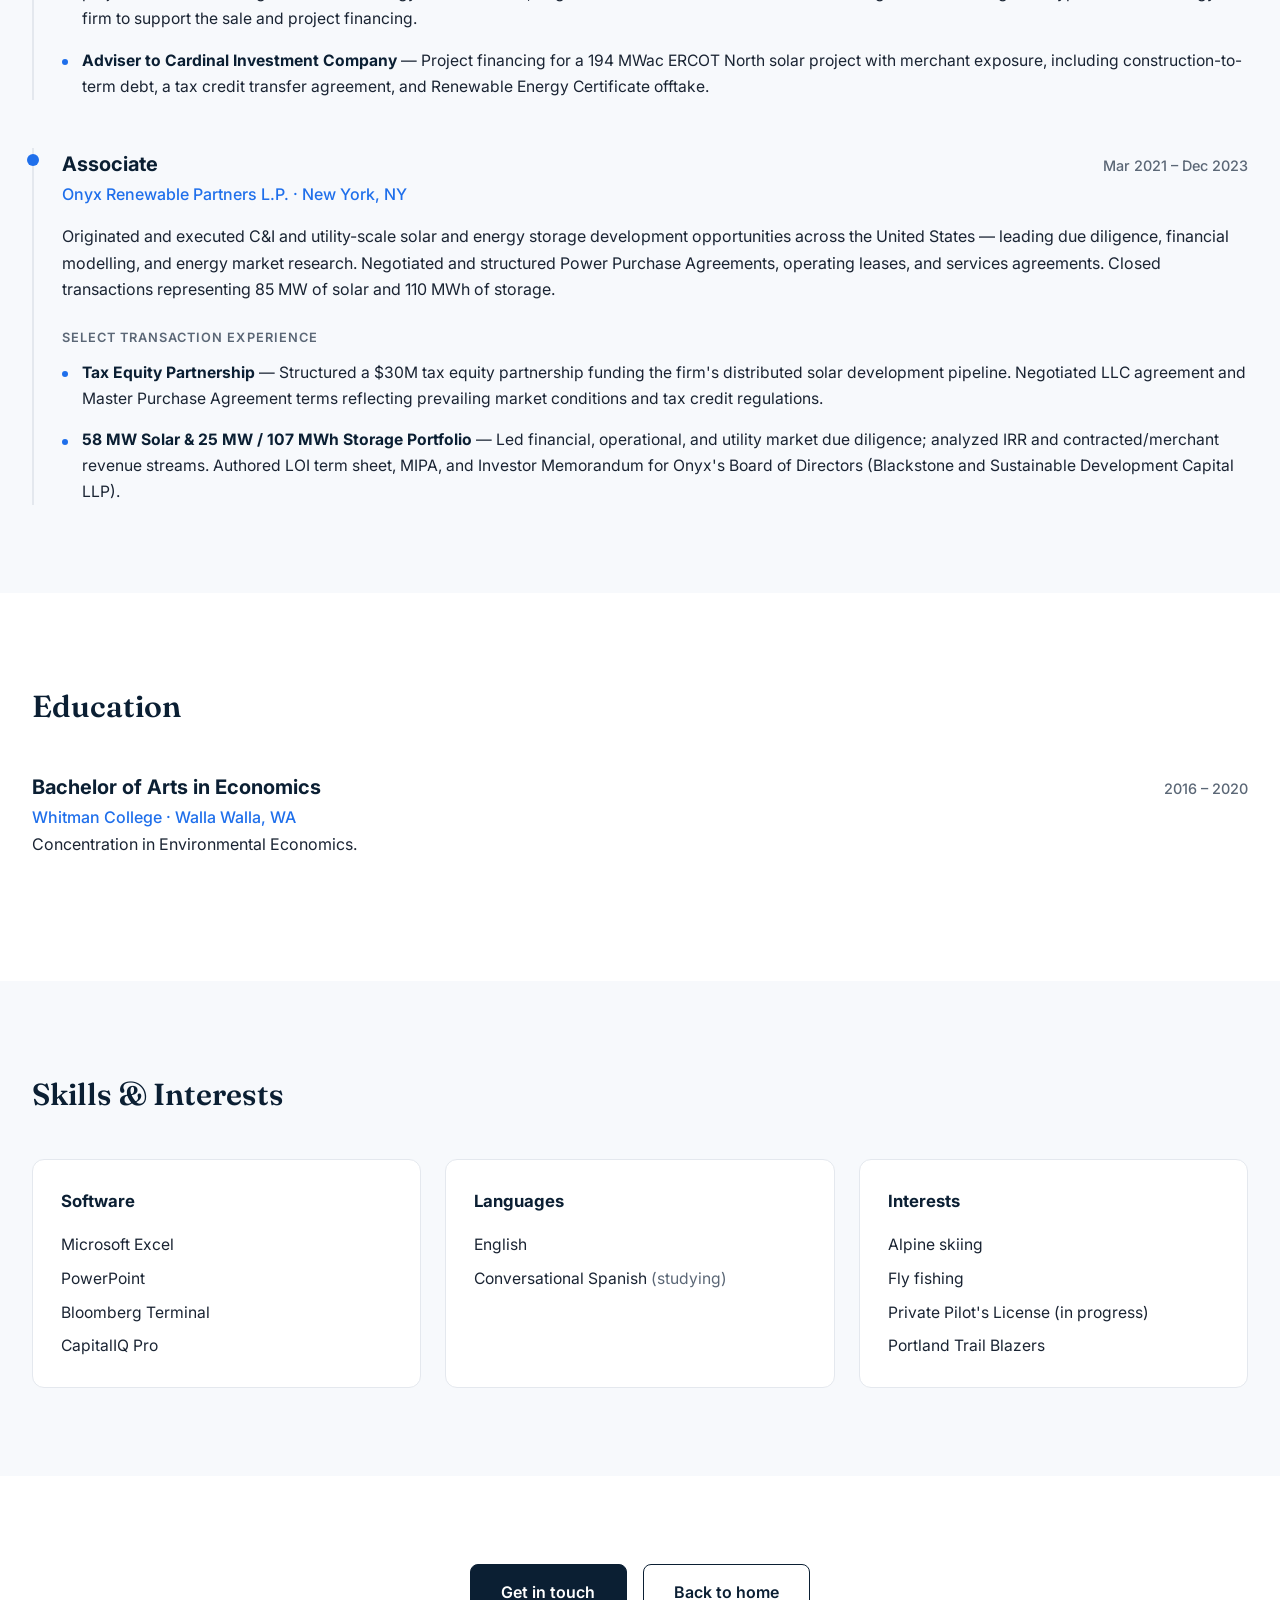
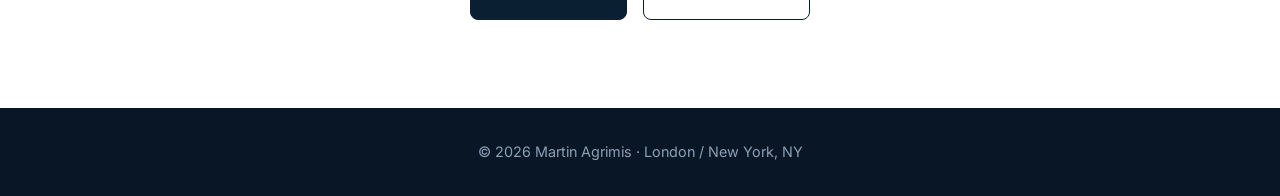
==== commit dc20a4e2: "Swap location order to London / New York, NY Co-Authored-By: Claude Sonnet 4.6 <noreply@anthropic.co" ====
--- a/about.html
+++ b/about.html
@@ -96,9 +96,10 @@
           </div>
           <!--
             High-res master (Dec 2023 Headshot.jpg, 5760px) is optimized on the fly by
-            Cloudflare Image Transformations (format=auto -> AVIF/WebP, per-width resize).
-            Requires Transformations enabled on the custom domain; otherwise onerror falls
-            back to the static 60 KB headshot.jpg (also used for local preview / pages.dev).
+            Cloudflare Image Transformations (format=auto -> AVIF/WebP, per-width resize,
+            quality=90, sharpen=1). sizes="620px" matches actual ~620px desktop column width
+            so 2x HiDPI displays pick 1280w (not 960w). Requires Transformations enabled on
+            the custom domain; onerror falls back to headshot.jpg for local / pages.dev.
             The frame div handles equal-height layout; the img fills it via object-fit.
           -->
           <div class="about-photo-frame">
@@ -107,11 +108,12 @@
               alt="Martin Agrimis"
               width="1280" height="853"
               src="headshot.jpg"
-              srcset="/cdn-cgi/image/width=640,format=auto,quality=82/Dec%202023%20Headshot.jpg 640w,
-                      /cdn-cgi/image/width=960,format=auto,quality=82/Dec%202023%20Headshot.jpg 960w,
-                      /cdn-cgi/image/width=1280,format=auto,quality=82/Dec%202023%20Headshot.jpg 1280w,
-                      /cdn-cgi/image/width=1600,format=auto,quality=82/Dec%202023%20Headshot.jpg 1600w"
-              sizes="(max-width: 720px) 100vw, 440px"
+              srcset="/cdn-cgi/image/width=640,format=auto,quality=90,sharpen=1/Dec%202023%20Headshot.jpg 640w,
+                      /cdn-cgi/image/width=960,format=auto,quality=90,sharpen=1/Dec%202023%20Headshot.jpg 960w,
+                      /cdn-cgi/image/width=1280,format=auto,quality=90,sharpen=1/Dec%202023%20Headshot.jpg 1280w,
+                      /cdn-cgi/image/width=1600,format=auto,quality=90,sharpen=1/Dec%202023%20Headshot.jpg 1600w,
+                      /cdn-cgi/image/width=1920,format=auto,quality=90,sharpen=1/Dec%202023%20Headshot.jpg 1920w"
+              sizes="(max-width: 720px) 100vw, 620px"
               onerror="this.onerror=null; this.srcset=''; this.src='headshot.jpg';"
             />
           </div>
@@ -270,7 +272,7 @@
   </main>
 
   <footer class="footer">
-    <p>&copy; <span id="year"></span> Martin Agrimis · New York, NY / London</p>
+    <p>&copy; <span id="year"></span> Martin Agrimis · London / New York, NY</p>
   </footer>
 
   <script src="script.js"></script>
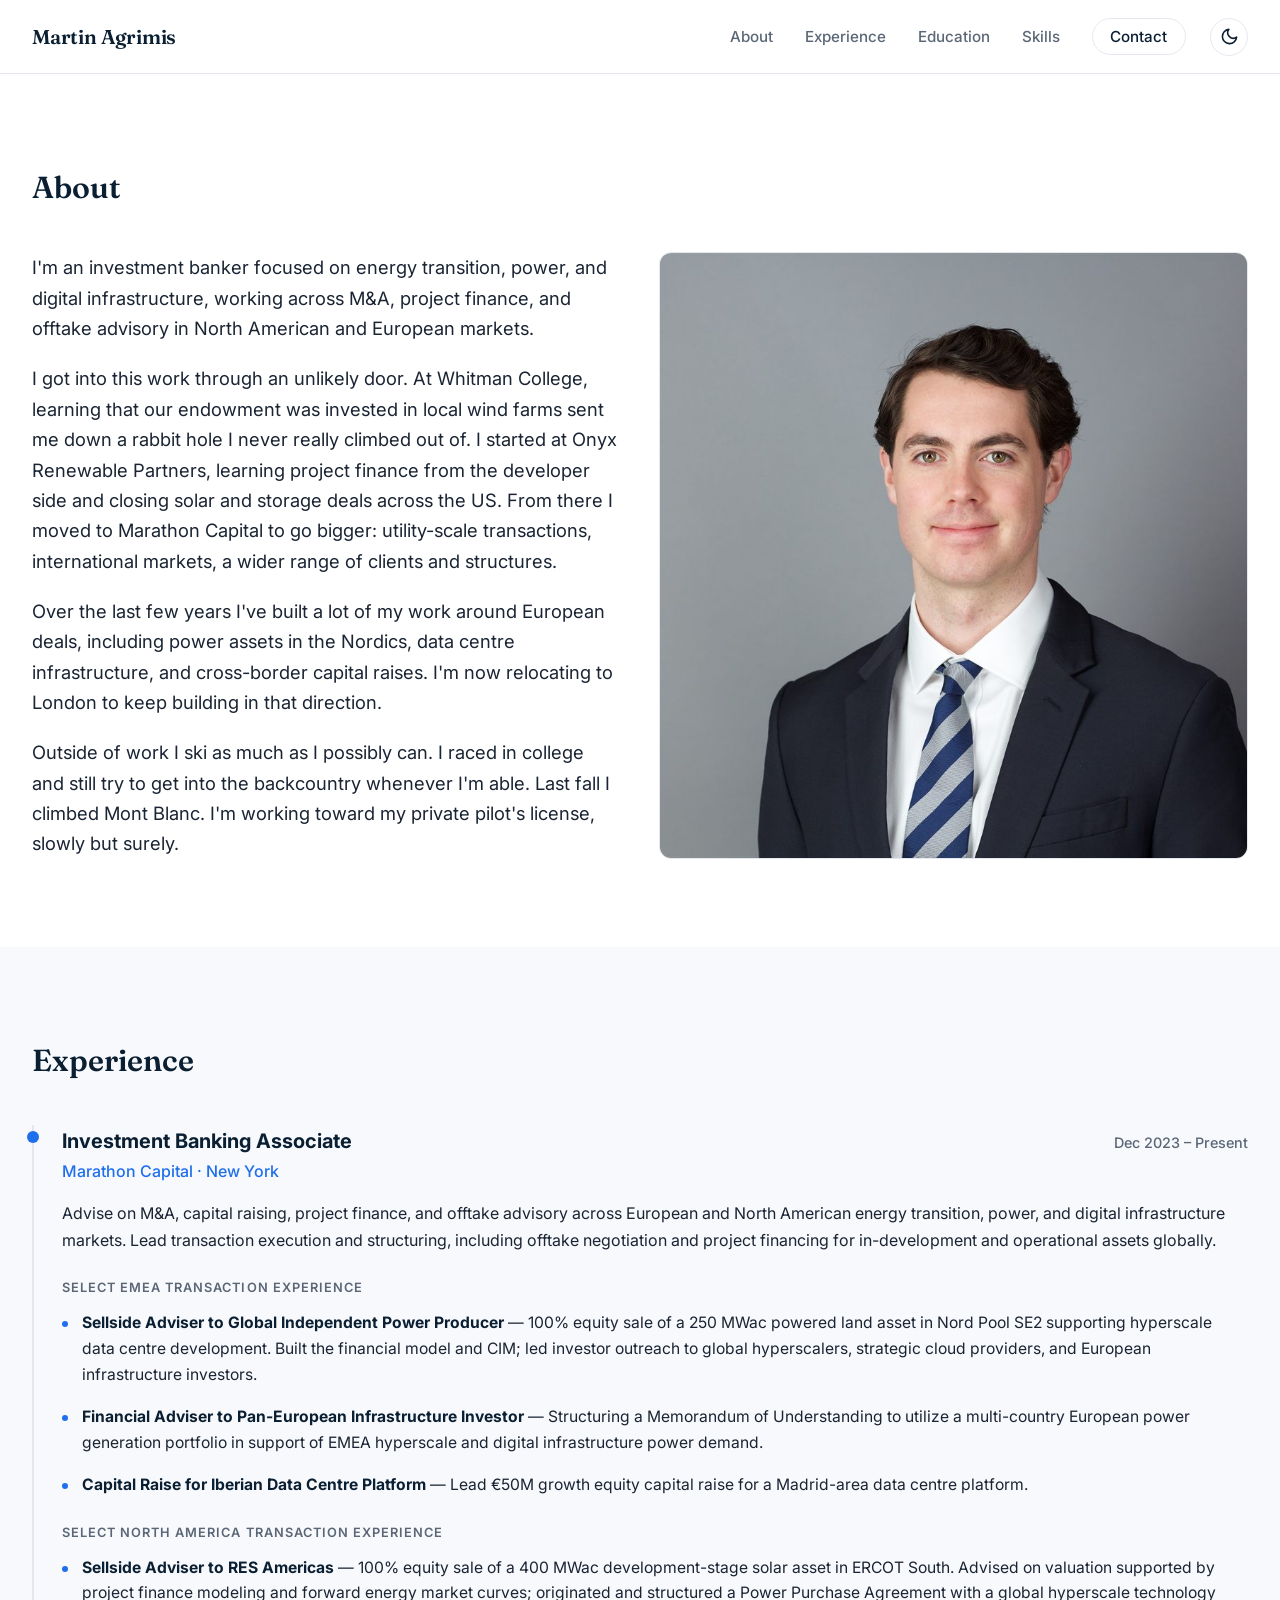
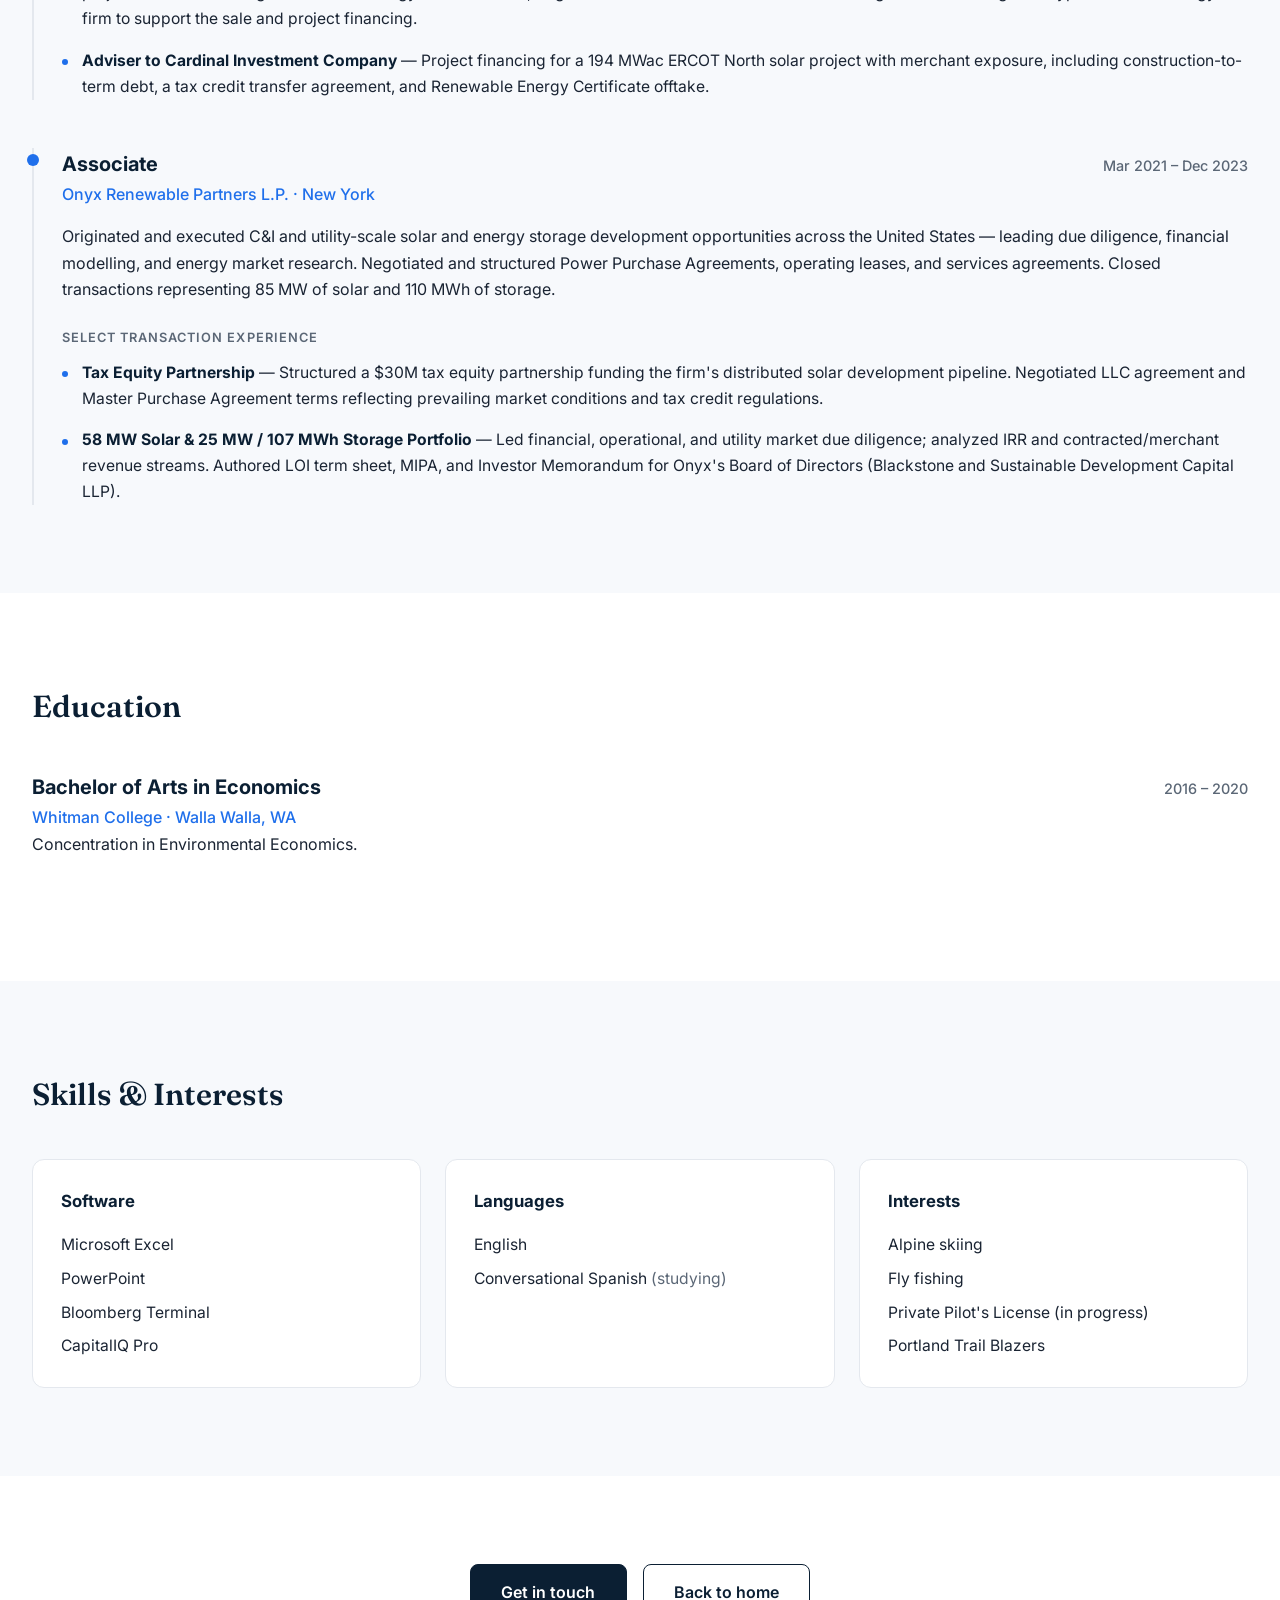
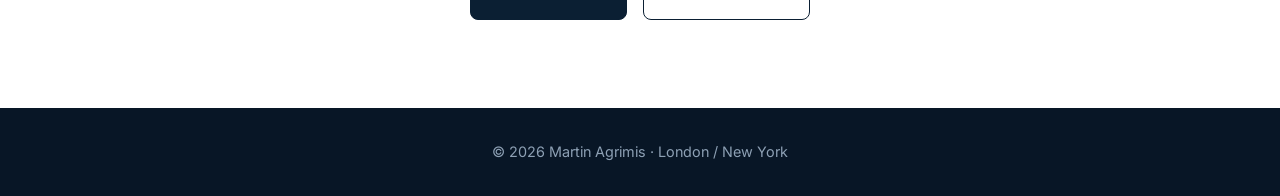
==== commit 467a6bb7: "Drop ', NY' suffix from New York Co-Authored-By: Claude Sonnet 4.6 <noreply@anthropic.com>" ====
--- a/about.html
+++ b/about.html
@@ -132,7 +132,7 @@
             <div class="job-head">
               <div>
                 <h3 class="job-title">Investment Banking Associate</h3>
-                <p class="job-company">Marathon Capital · New York, NY</p>
+                <p class="job-company">Marathon Capital · New York</p>
               </div>
               <span class="job-dates">Dec 2023 – Present</span>
             </div>
@@ -183,7 +183,7 @@
             <div class="job-head">
               <div>
                 <h3 class="job-title">Associate</h3>
-                <p class="job-company">Onyx Renewable Partners L.P. · New York, NY</p>
+                <p class="job-company">Onyx Renewable Partners L.P. · New York</p>
               </div>
               <span class="job-dates">Mar 2021 – Dec 2023</span>
             </div>
@@ -272,7 +272,7 @@
   </main>
 
   <footer class="footer">
-    <p>&copy; <span id="year"></span> Martin Agrimis · London / New York, NY</p>
+    <p>&copy; <span id="year"></span> Martin Agrimis · London / New York</p>
   </footer>
 
   <script src="script.js"></script>
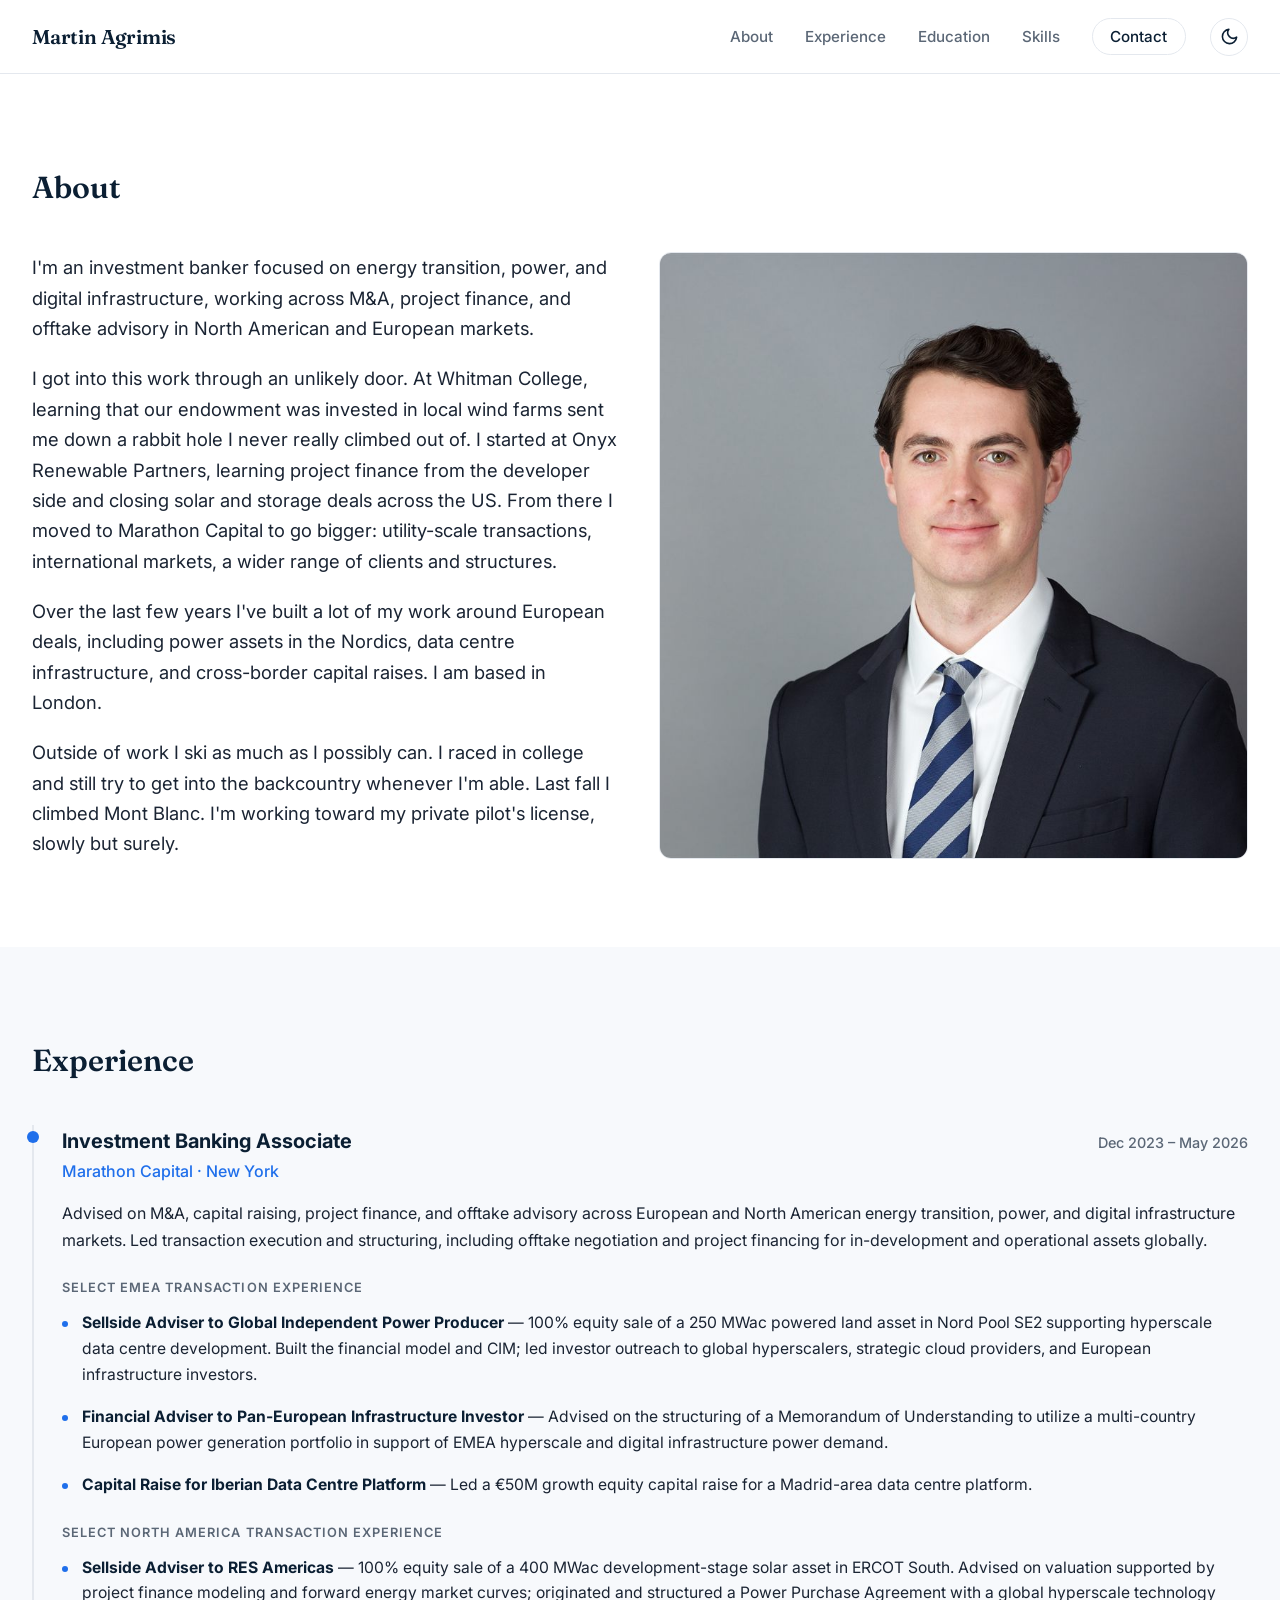
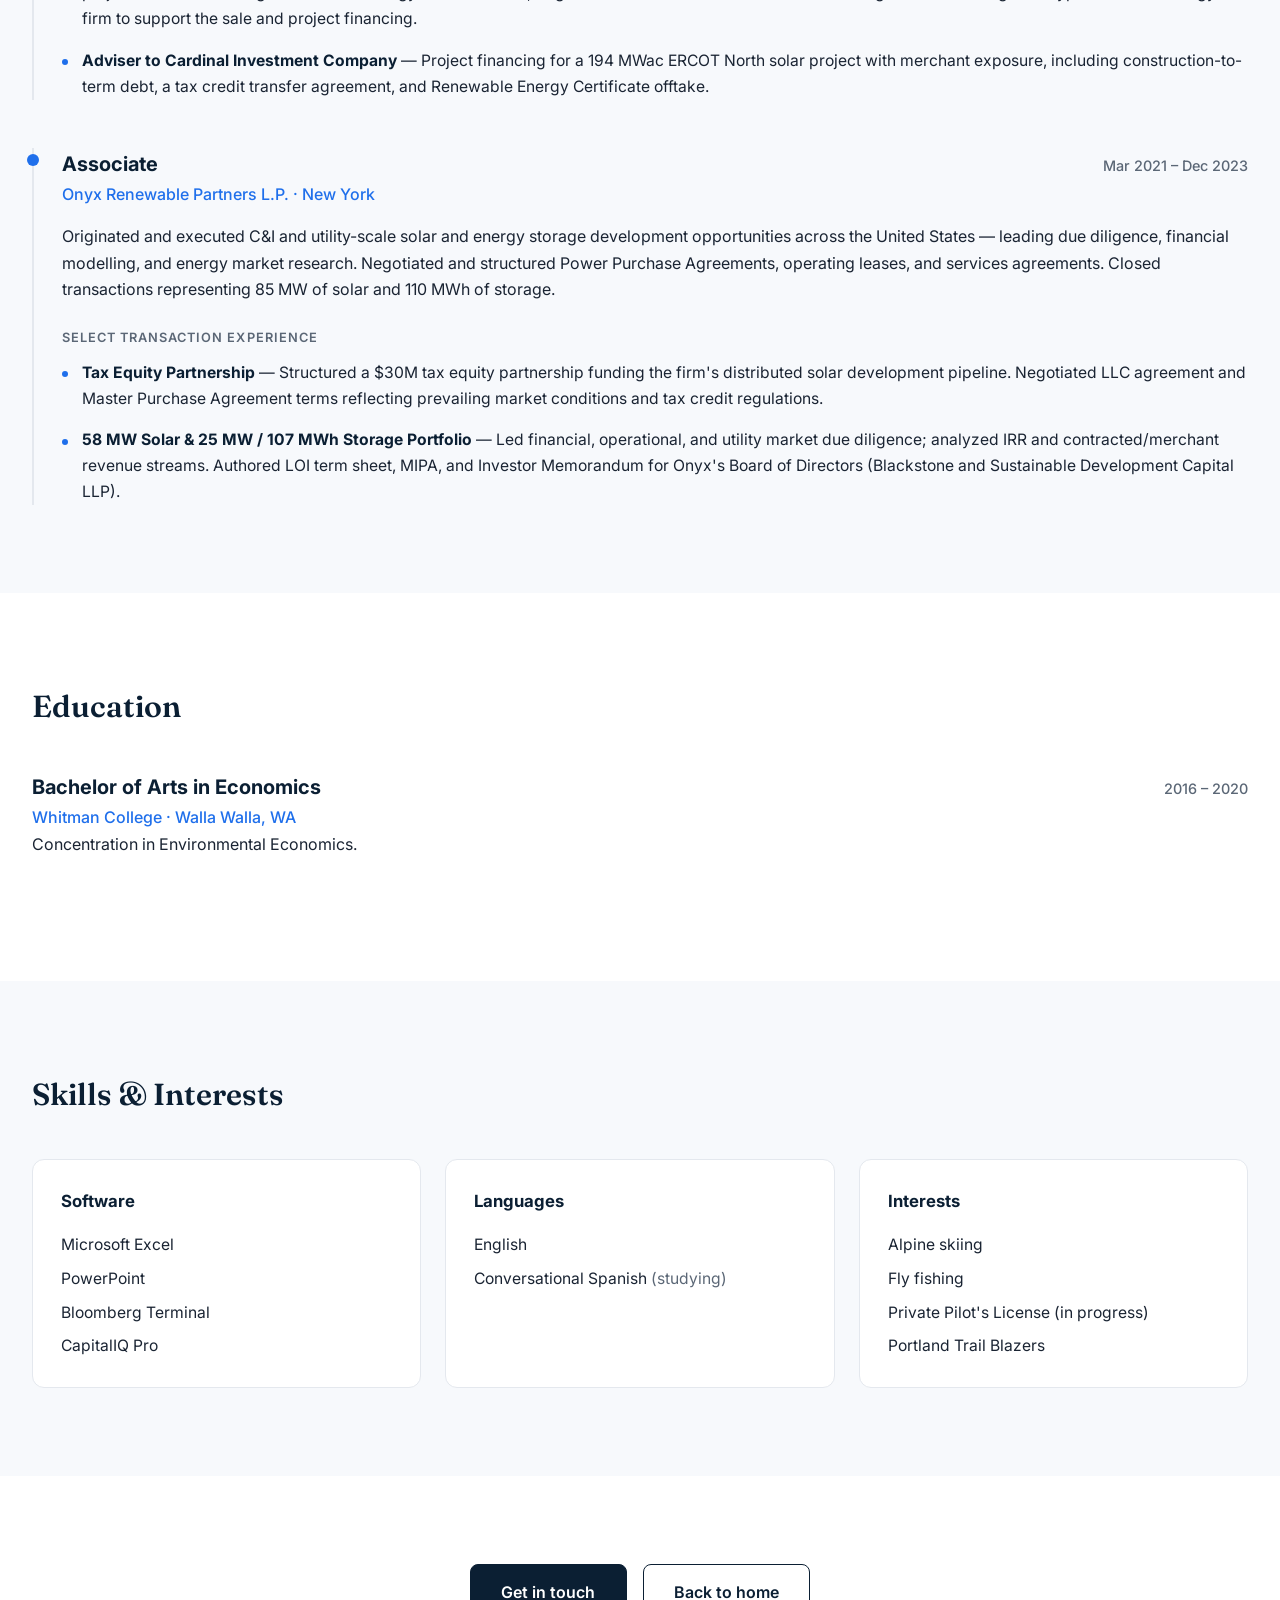
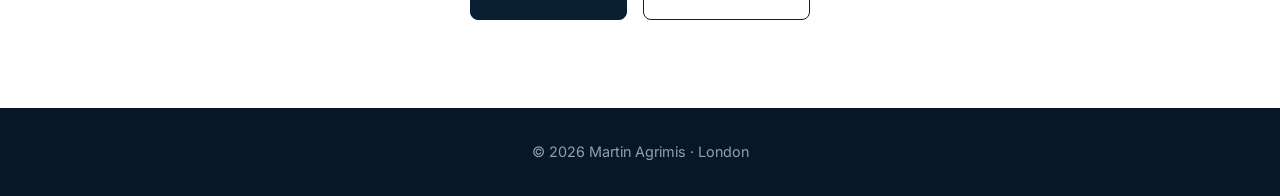
==== commit 25bc353a: "Update CV content and London copy; harden what can be published Content: - Marathon Capital dates: D" ====
--- a/about.html
+++ b/about.html
@@ -85,8 +85,7 @@
             </p>
             <p>
               Over the last few years I've built a lot of my work around European deals, including power assets
-              in the Nordics, data centre infrastructure, and cross-border capital raises. I'm now relocating to
-              London to keep building in that direction.
+              in the Nordics, data centre infrastructure, and cross-border capital raises. I am based in London.
             </p>
             <p>
               Outside of work I ski as much as I possibly can. I raced in college and still try to get into the
@@ -134,11 +133,11 @@
                 <h3 class="job-title">Investment Banking Associate</h3>
                 <p class="job-company">Marathon Capital · New York</p>
               </div>
-              <span class="job-dates">Dec 2023 – Present</span>
+              <span class="job-dates">Dec 2023 – May 2026</span>
             </div>
             <p class="job-summary">
-              Advise on M&amp;A, capital raising, project finance, and offtake advisory across European and
-              North American energy transition, power, and digital infrastructure markets. Lead transaction
+              Advised on M&amp;A, capital raising, project finance, and offtake advisory across European and
+              North American energy transition, power, and digital infrastructure markets. Led transaction
               execution and structuring, including offtake negotiation and project financing for in-development
               and operational assets globally.
             </p>
@@ -152,12 +151,12 @@
                 cloud providers, and European infrastructure investors.
               </li>
               <li>
-                <strong>Financial Adviser to Pan-European Infrastructure Investor</strong> — Structuring a
-                Memorandum of Understanding to utilize a multi-country European power generation portfolio in
-                support of EMEA hyperscale and digital infrastructure power demand.
-              </li>
-              <li>
-                <strong>Capital Raise for Iberian Data Centre Platform</strong> — Lead €50M growth equity
+                <strong>Financial Adviser to Pan-European Infrastructure Investor</strong> — Advised on the
+                structuring of a Memorandum of Understanding to utilize a multi-country European power
+                generation portfolio in support of EMEA hyperscale and digital infrastructure power demand.
+              </li>
+              <li>
+                <strong>Capital Raise for Iberian Data Centre Platform</strong> — Led a €50M growth equity
                 capital raise for a Madrid-area data centre platform.
               </li>
             </ul>
@@ -272,7 +271,7 @@
   </main>
 
   <footer class="footer">
-    <p>&copy; <span id="year"></span> Martin Agrimis · London / New York</p>
+    <p>&copy; <span id="year"></span> Martin Agrimis · London</p>
   </footer>
 
   <script src="script.js"></script>
--- a/styles.css
+++ b/styles.css
@@ -571,6 +571,14 @@
 
 /* ===== Responsive ===== */
 @media (max-width: 720px) {
+  /* Hero eyebrow reads just "London" on phones. The full line
+     ("London · covering Europe & North America") measures ~400px at this size
+     and letter-spacing, while the widest phone text column is ~342px — so it
+     wrapped to two ragged lines on every handset. Desktop fits it on one line. */
+  .eyebrow-coverage {
+    display: none;
+  }
+
   .nav-toggle {
     display: flex;
   }
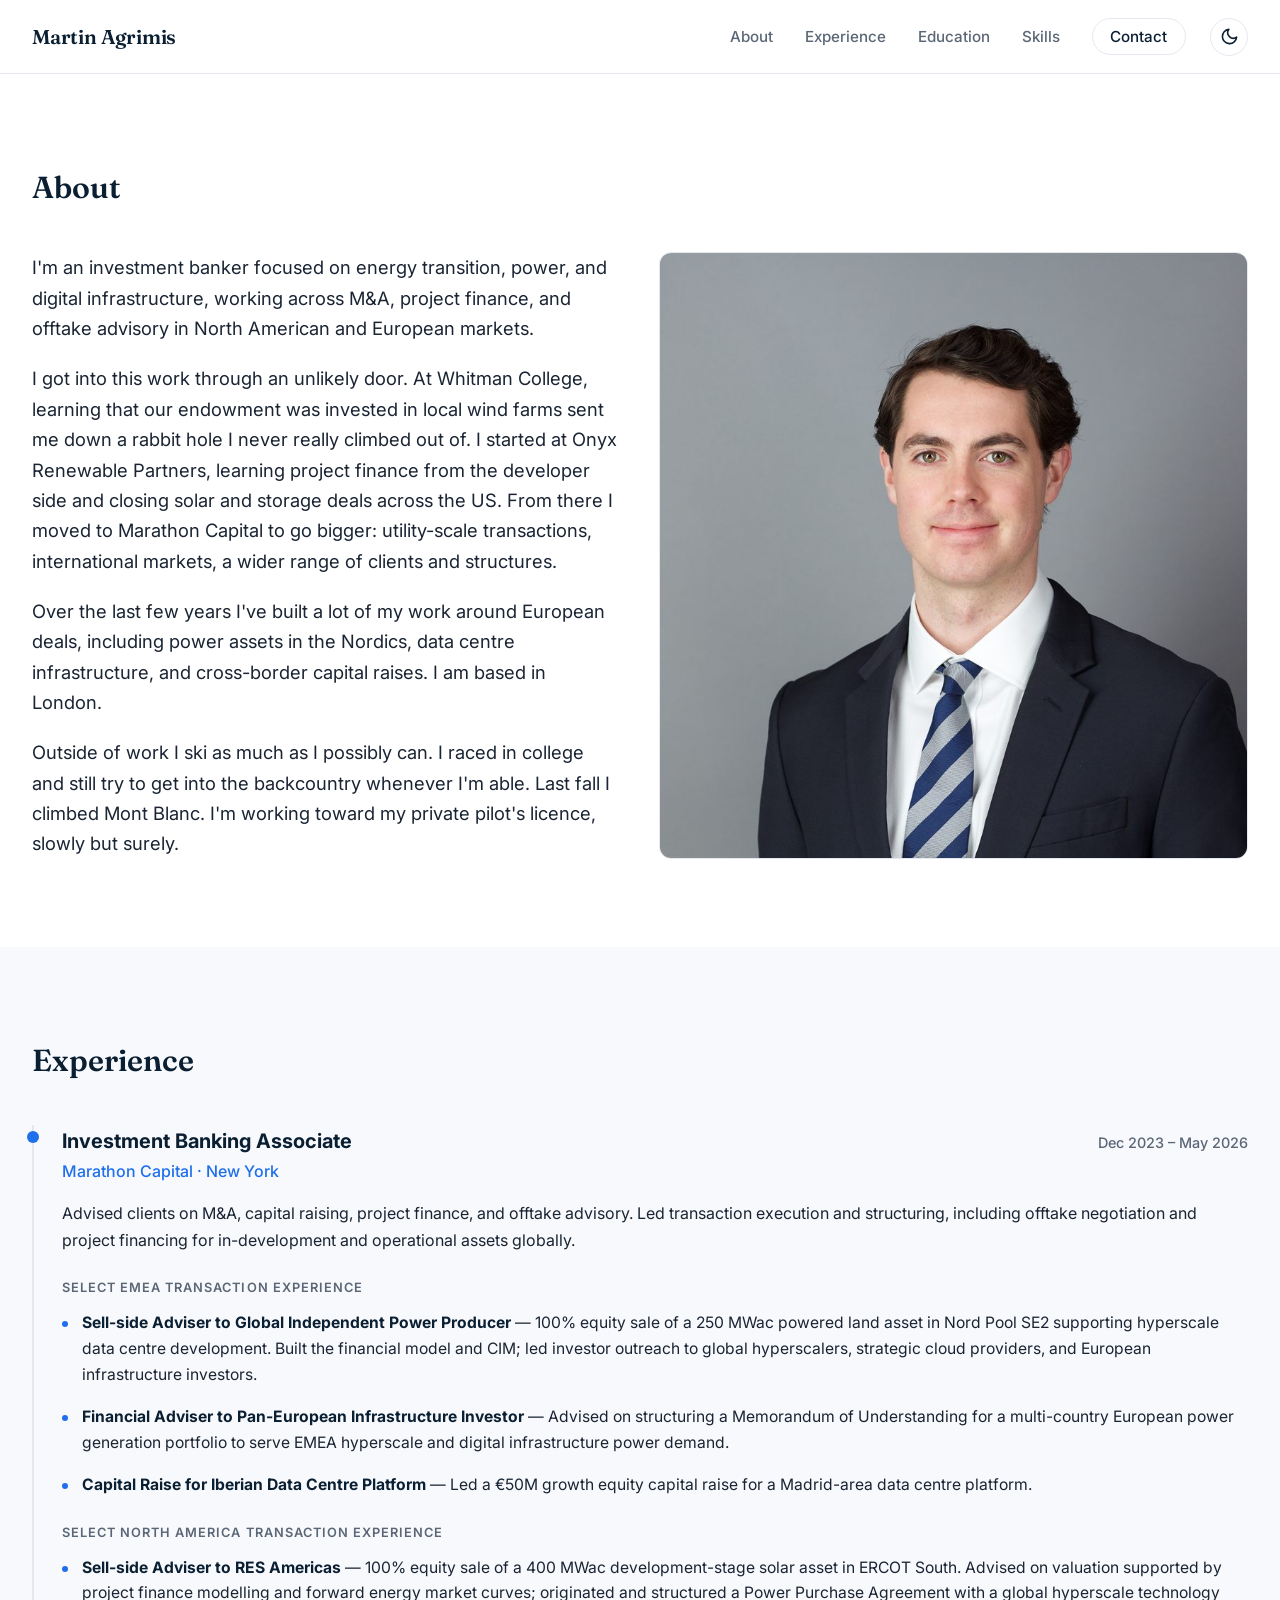
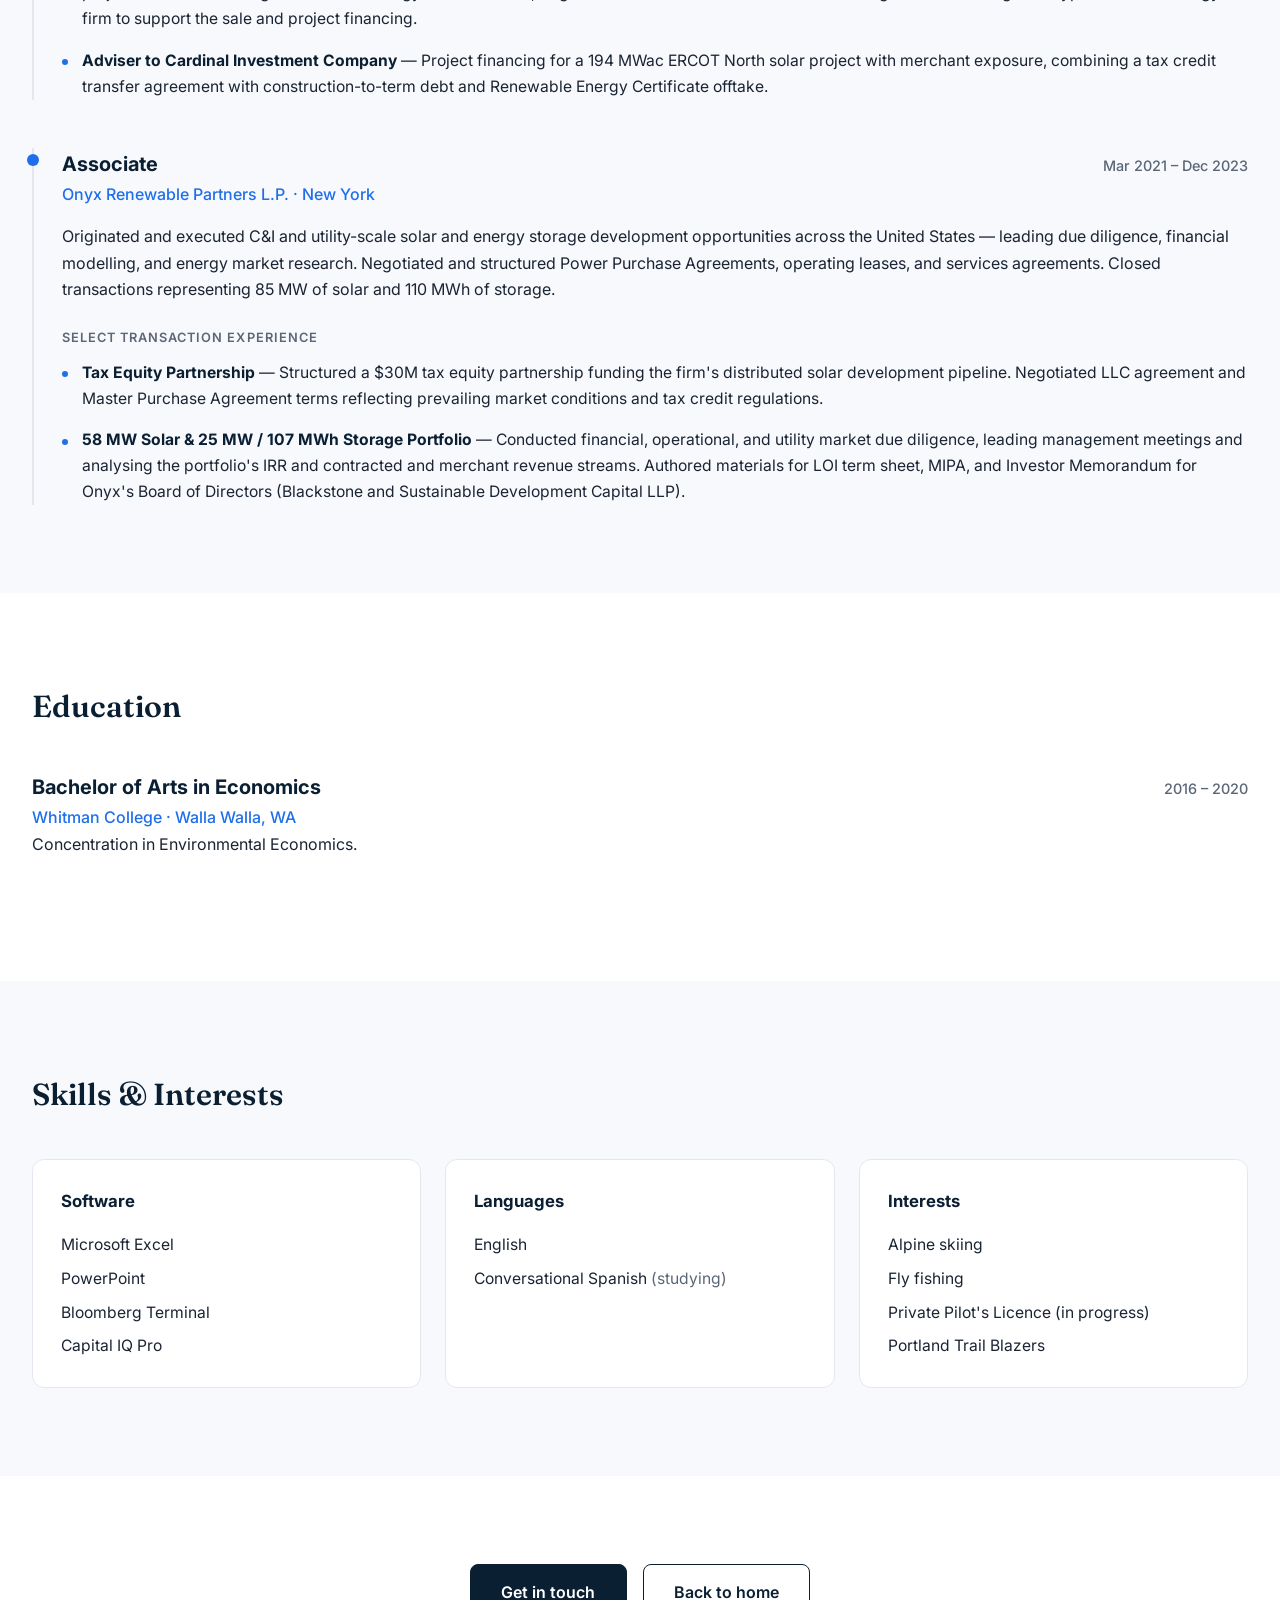
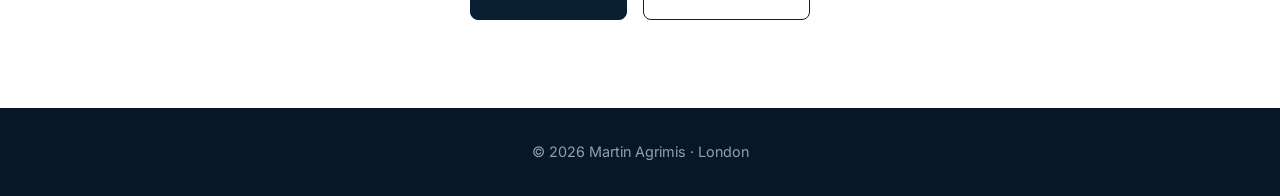
==== commit e53783f0: "Align site copy to the rewritten CV (2026-10-02); UK spelling Hero subtitle takes the CV's new summa" ====
--- a/about.html
+++ b/about.html
@@ -90,7 +90,7 @@
             <p>
               Outside of work I ski as much as I possibly can. I raced in college and still try to get into the
               backcountry whenever I'm able. Last fall I climbed Mont Blanc. I'm working toward my private
-              pilot's license, slowly but surely.
+              pilot's licence, slowly but surely.
             </p>
           </div>
           <!--
@@ -136,8 +136,7 @@
               <span class="job-dates">Dec 2023 – May 2026</span>
             </div>
             <p class="job-summary">
-              Advised on M&amp;A, capital raising, project finance, and offtake advisory across European and
-              North American energy transition, power, and digital infrastructure markets. Led transaction
+              Advised clients on M&amp;A, capital raising, project finance, and offtake advisory. Led transaction
               execution and structuring, including offtake negotiation and project financing for in-development
               and operational assets globally.
             </p>
@@ -145,15 +144,15 @@
             <p class="deal-group-label">Select EMEA Transaction Experience</p>
             <ul class="deals">
               <li>
-                <strong>Sellside Adviser to Global Independent Power Producer</strong> — 100% equity sale of a
+                <strong>Sell-side Adviser to Global Independent Power Producer</strong> — 100% equity sale of a
                 250 MWac powered land asset in Nord Pool SE2 supporting hyperscale data centre development.
                 Built the financial model and CIM; led investor outreach to global hyperscalers, strategic
                 cloud providers, and European infrastructure investors.
               </li>
               <li>
-                <strong>Financial Adviser to Pan-European Infrastructure Investor</strong> — Advised on the
-                structuring of a Memorandum of Understanding to utilize a multi-country European power
-                generation portfolio in support of EMEA hyperscale and digital infrastructure power demand.
+                <strong>Financial Adviser to Pan-European Infrastructure Investor</strong> — Advised on
+                structuring a Memorandum of Understanding for a multi-country European power generation
+                portfolio to serve EMEA hyperscale and digital infrastructure power demand.
               </li>
               <li>
                 <strong>Capital Raise for Iberian Data Centre Platform</strong> — Led a €50M growth equity
@@ -164,15 +163,15 @@
             <p class="deal-group-label">Select North America Transaction Experience</p>
             <ul class="deals">
               <li>
-                <strong>Sellside Adviser to RES Americas</strong> — 100% equity sale of a 400 MWac
+                <strong>Sell-side Adviser to RES Americas</strong> — 100% equity sale of a 400 MWac
                 development-stage solar asset in ERCOT South. Advised on valuation supported by project finance
-                modeling and forward energy market curves; originated and structured a Power Purchase Agreement
+                modelling and forward energy market curves; originated and structured a Power Purchase Agreement
                 with a global hyperscale technology firm to support the sale and project financing.
               </li>
               <li>
                 <strong>Adviser to Cardinal Investment Company</strong> — Project financing for a 194 MWac
-                ERCOT North solar project with merchant exposure, including construction-to-term debt, a tax
-                credit transfer agreement, and Renewable Energy Certificate offtake.
+                ERCOT North solar project with merchant exposure, combining a tax credit transfer agreement
+                with construction-to-term debt and Renewable Energy Certificate offtake.
               </li>
             </ul>
           </article>
@@ -201,10 +200,11 @@
                 Agreement terms reflecting prevailing market conditions and tax credit regulations.
               </li>
               <li>
-                <strong>58 MW Solar &amp; 25 MW / 107 MWh Storage Portfolio</strong> — Led financial,
-                operational, and utility market due diligence; analyzed IRR and contracted/merchant revenue
-                streams. Authored LOI term sheet, MIPA, and Investor Memorandum for Onyx's Board of Directors
-                (Blackstone and Sustainable Development Capital LLP).
+                <strong>58 MW Solar &amp; 25 MW / 107 MWh Storage Portfolio</strong> — Conducted financial,
+                operational, and utility market due diligence, leading management meetings and analysing the
+                portfolio's IRR and contracted and merchant revenue streams. Authored materials for LOI term
+                sheet, MIPA, and Investor Memorandum for Onyx's Board of Directors (Blackstone and Sustainable
+                Development Capital LLP).
               </li>
             </ul>
           </article>
@@ -238,7 +238,7 @@
               <li>Microsoft Excel</li>
               <li>PowerPoint</li>
               <li>Bloomberg Terminal</li>
-              <li>CapitalIQ Pro</li>
+              <li>Capital IQ Pro</li>
             </ul>
           </div>
           <div class="skill-card">
@@ -253,7 +253,7 @@
             <ul>
               <li>Alpine skiing</li>
               <li>Fly fishing</li>
-              <li>Private Pilot's License (in progress)</li>
+              <li>Private Pilot's Licence (in progress)</li>
               <li>Portland Trail Blazers</li>
             </ul>
           </div>
